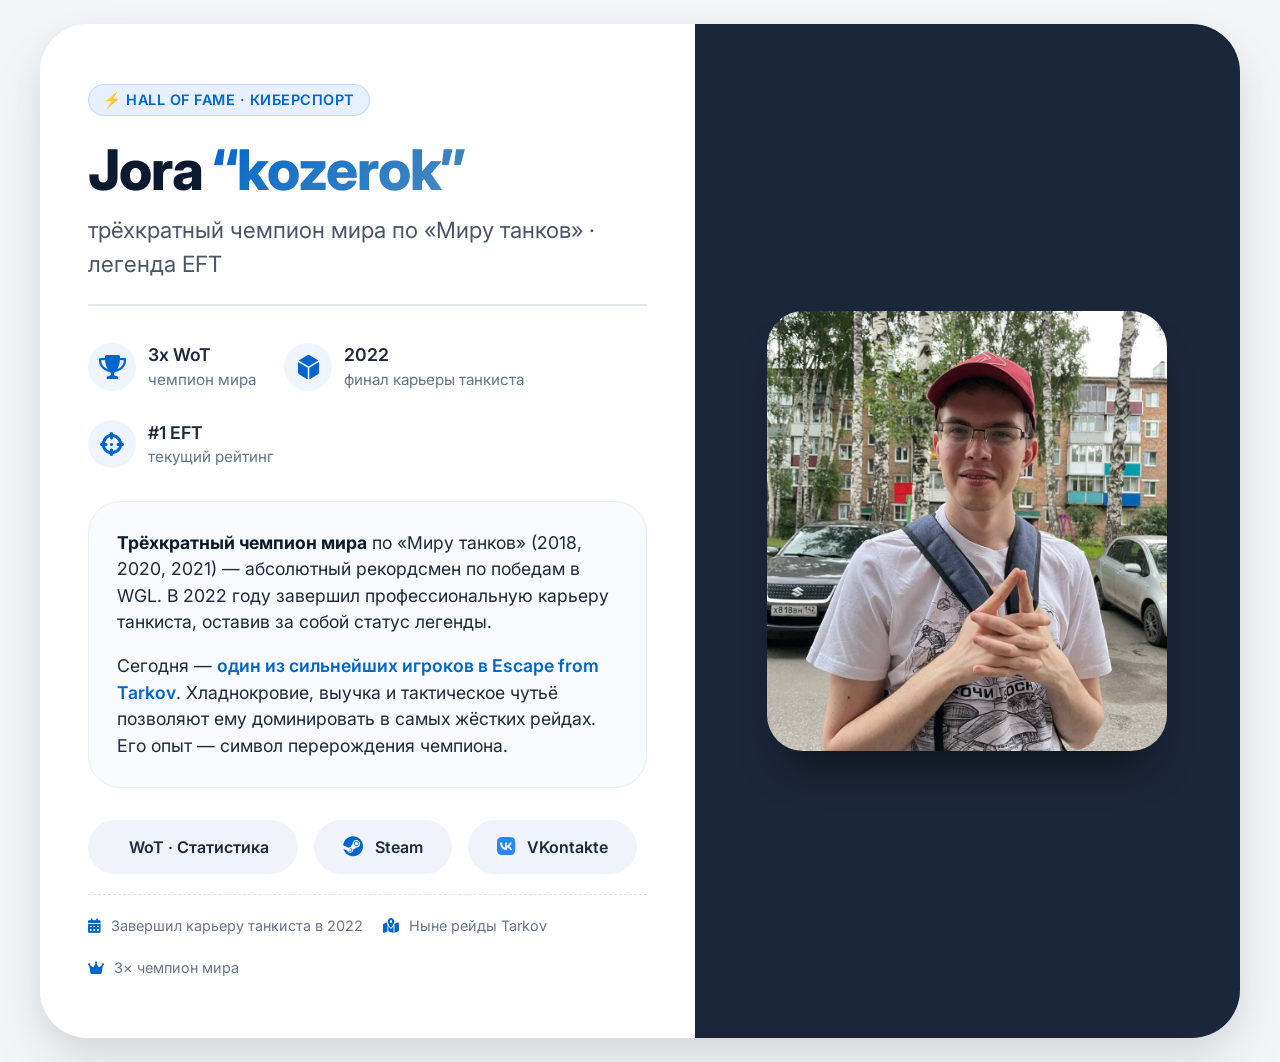
==== index.html @ 305ddd79 "first commit" ====
<!DOCTYPE html>
<html lang="ru">
<head>
    <meta charset="UTF-8">
    <meta name="viewport" content="width=device-width, initial-scale=1.0">
    <title>Jora — Легенда танков и Таркова</title>
    <!-- Шрифт Inter (более современный и чистый) -->
    <link rel="preconnect" href="https://fonts.googleapis.com">
    <link rel="preconnect" href="https://fonts.gstatic.com" crossorigin>
    <link href="https://fonts.googleapis.com/css2?family=Inter:opsz,wght@14..32,300;14..32,400;14..32,600;14..32,700;14..32,800&display=swap" rel="stylesheet">
    <!-- Font Awesome 6 (иконки) -->
    <link rel="stylesheet" href="https://cdnjs.cloudflare.com/ajax/libs/font-awesome/6.0.0-beta3/css/all.min.css">
    <style>
        /* СБРОС И БАЗА */
        * {
            margin: 0;
            padding: 0;
            box-sizing: border-box;
        }

        body {
            font-family: 'Inter', sans-serif;
            background-color: #f3f5f9;
            color: #1e1e2f;
            line-height: 1.5;
            min-height: 100vh;
            display: flex;
            align-items: center;
            justify-content: center;
            padding: 24px;
        }

        /* КАРТОЧКА (белая, чистая, с тенью) */
        .card {
            max-width: 1200px;
            width: 100%;
            background: #ffffff;
            border-radius: 48px;
            box-shadow: 0 30px 60px rgba(0, 0, 0, 0.08), 0 10px 30px rgba(0, 20, 40, 0.06);
            overflow: hidden;
            transition: all 0.2s ease;
        }

        .card-inner {
            display: flex;
            flex-direction: column;
        }

        @media (min-width: 1000px) {
            .card-inner {
                flex-direction: row-reverse; /* Фото справа */
            }
        }

        /* ПРАВАЯ СТОРОНА — ФОТО (ЗОНА ИЗОБРАЖЕНИЯ) */
        .photo-side {
            flex: 1;
            background-color: #1a2639; /* темный фон для контраста, если фото не на всю ширину */
            display: flex;
            align-items: center;
            justify-content: center;
            padding: 40px;
        }

        .photo-frame {
            max-width: 400px;
            width: 100%;
            border-radius: 36px;
            overflow: hidden;
            box-shadow: 0 30px 40px -20px rgba(0,0,0,0.5);
            transition: transform 0.3s ease;
        }

        .photo-frame:hover {
            transform: scale(1.01);
        }

        .photo-frame img {
            display: block;
            width: 100%;
            height: auto;
            aspect-ratio: 1 / 1.1; /* пропорция под фото */
            object-fit: cover;
            background: #2d3b4f; /* фоновый цвет если изображение не загрузится */
        }

        /* ЛЕВАЯ СТОРОНА — ИНФОРМАЦИЯ */
        .info-side {
            flex: 1.2;
            padding: 60px 48px;
            background: white;
        }

        /* НИКНЕЙМ/ЗАГОЛОВОК */
        .tag {
            display: inline-block;
            font-size: 0.9rem;
            font-weight: 600;
            letter-spacing: 0.5px;
            color: #0066cc;
            background: #e6f0ff;
            padding: 4px 14px;
            border-radius: 40px;
            margin-bottom: 24px;
            border: 1px solid rgba(0,102,204,0.15);
        }

        h1 {
            font-size: 3.5rem;
            font-weight: 800;
            line-height: 1.1;
            letter-spacing: -0.02em;
            color: #0b1a2e;
            margin-bottom: 12px;
        }

        .nickname {
            color: #0066cc;
            background: linear-gradient(145deg, #0066cc, #4b8bbe);
            -webkit-background-clip: text;
            background-clip: text;
            -webkit-text-fill-color: transparent;
        }

        .subhead {
            font-size: 1.4rem;
            font-weight: 400;
            color: #4a5568;
            margin-bottom: 36px;
            border-bottom: 2px solid #e2e8f0;
            padding-bottom: 24px;
        }

        /* ДОСТИЖЕНИЯ (кратко) */
        .achievement-mini {
            display: flex;
            gap: 28px;
            margin-bottom: 32px;
            flex-wrap: wrap;
        }

        .ach-item {
            display: flex;
            align-items: center;
            gap: 12px;
        }

        .ach-icon {
            background: #f0f4ff;
            width: 48px;
            height: 48px;
            border-radius: 30px;
            display: flex;
            align-items: center;
            justify-content: center;
            font-size: 1.5rem;
            color: #0066cc;
        }

        .ach-text h3 {
            font-size: 1.1rem;
            font-weight: 600;
            color: #1e293b;
        }

        .ach-text p {
            font-size: 0.95rem;
            color: #64748b;
        }

        /* ОПИСАНИЕ (чистое, красивое) */
        .bio {
            background: #f8fafd;
            border-radius: 32px;
            padding: 28px;
            margin: 32px 0 28px;
            border: 1px solid #e9eef4;
        }

        .bio p {
            font-size: 1.1rem;
            color: #1e293b;
            margin-bottom: 18px;
            font-weight: 400;
        }

        .bio p:last-child {
            margin-bottom: 0;
        }

        .bio strong {
            font-weight: 700;
            color: #0b1a2e;
        }

        .highlight {
            color: #0066cc;
            font-weight: 600;
        }

        /* ССЫЛКИ (ПЛОТНЫЕ, КРУГЛЫЕ КНОПКИ) */
        .links {
            display: flex;
            flex-wrap: wrap;
            gap: 16px;
            margin: 32px 0 10px;
        }

        .link-btn {
            display: inline-flex;
            align-items: center;
            gap: 12px;
            background: #f0f4fa;
            color: #1e293b;
            padding: 14px 28px;
            border-radius: 60px;
            font-weight: 600;
            font-size: 1rem;
            text-decoration: none;
            transition: 0.2s;
            border: 1px solid transparent;
        }

        .link-btn i {
            font-size: 1.3rem;
            color: #0066cc;
        }

        .link-btn:hover {
            background: #0066cc;
            color: white;
            border-color: #0066cc;
            transform: translateY(-3px);
            box-shadow: 0 15px 20px -10px rgba(0,102,204,0.3);
        }

        .link-btn:hover i {
            color: white;
        }

        /* ВК отдельный оттенок (но в ховере будет синий общий) */
        .link-btn.vk-link i {
            color: #2787f5;
        }
        .link-btn.vk-link:hover i {
            color: white;
        }

        /* подпись к картинке (микро) */
        .photo-credit {
            margin-top: 8px;
            font-size: 0.8rem;
            color: #a0b3cc;
            text-align: right;
        }

        /* Нижняя заметка про карьеру */
        .footnote {
            border-top: 1px dashed #dde3ed;
            margin-top: 20px;
            padding-top: 20px;
            font-size: 0.9rem;
            color: #68748e;
            display: flex;
            gap: 20px;
            flex-wrap: wrap;
        }
        .footnote span i {
            color: #0066cc;
            margin-right: 6px;
        }

        /* убираем служебные подсказки (по задаче) */
        .dev-note {
            display: none;
        }
    </style>
</head>
<body>

<div class="card">
    <div class="card-inner">

        <!-- ФОТО (ПРАВАЯ СТОРОНА) -->
        <div class="photo-side">
            <div class="photo-frame">
                <!-- Фото друга: jora.png (лежит в папке GitHub) -->
                <img src="jora.png" alt="Jora — киберспортсмен">
            </div>
            <!-- микро-подпись (можно убрать если не нужна) -->
            <div class="photo-credit"></div>
        </div>

        <!-- ИНФОРМАЦИЯ (ЛЕВАЯ СТОРОНА) -->
        <div class="info-side">
            <div class="tag">⚡ HALL OF FAME · КИБЕРСПОРТ</div>

            <h1>Jora <span class="nickname">“kozerok”</span></h1>
            <div class="subhead">трёхкратный чемпион мира по «Миру танков» · легенда EFT</div>

            <!-- Достижения кратко -->
            <div class="achievement-mini">
                <div class="ach-item">
                    <div class="ach-icon"><i class="fas fa-trophy"></i></div>
                    <div class="ach-text">
                        <h3>3x WoT</h3>
                        <p>чемпион мира</p>
                    </div>
                </div>
                <div class="ach-item">
                    <div class="ach-icon"><i class="fas fa-dice-d6"></i></div>
                    <div class="ach-text">
                        <h3>2022</h3>
                        <p>финал карьеры танкиста</p>
                    </div>
                </div>
                <div class="ach-item">
                    <div class="ach-icon"><i class="fas fa-crosshairs"></i></div>
                    <div class="ach-text">
                        <h3>#1 EFT</h3>
                        <p>текущий рейтинг</p>
                    </div>
                </div>
            </div>

            <!-- Био / описание (без подсказок) -->
            <div class="bio">
                <p><strong>Трёхкратный чемпион мира</strong> по «Миру танков» (2018, 2020, 2021) — абсолютный рекордсмен по победам в WGL. В 2022 году завершил профессиональную карьеру танкиста, оставив за собой статус легенды.</p>
                <p>Сегодня — <span class="highlight">один из сильнейших игроков в Escape from Tarkov</span>. Хладнокровие, выучка и тактическое чутьё позволяют ему доминировать в самых жёстких рейдах. Его опыт — символ перерождения чемпиона.</p>
            </div>

            <!-- Ссылки (активные, твои) -->
            <div class="links">
                <!-- Ссылка на статистику WoT (tanki.ru) -->
                <a href="https://tanki.su/ru/community/accounts/90157465-kozerok/" class="link-btn" target="_blank" rel="noopener noreferrer">
                    <i class="fas fa-tank"></i> WoT · Статистика
                </a>
                <!-- Ссылка на Steam -->
                <a href="https://steamcommunity.com/profiles/76561198456941111/" class="link-btn" target="_blank" rel="noopener noreferrer">
                    <i class="fab fa-steam"></i> Steam
                </a>
                <!-- Ссылка на VK -->
                <a href="https://vk.com/id589048139" class="link-btn vk-link" target="_blank" rel="noopener noreferrer">
                    <i class="fab fa-vk"></i> VKontakte
                </a>
            </div>

            <!-- Доп. информация (необязательно) -->
            <div class="footnote">
                <span><i class="fas fa-calendar-alt"></i> Завершил карьеру танкиста в 2022</span>
                <span><i class="fas fa-map-marked-alt"></i> Ныне рейды Tarkov</span>
                <span><i class="fas fa-crown"></i> 3× чемпион мира</span>
            </div>
        </div>
    </div>
</div>

<!-- всё чисто, без инструкций на экране -->
</body>
</html>
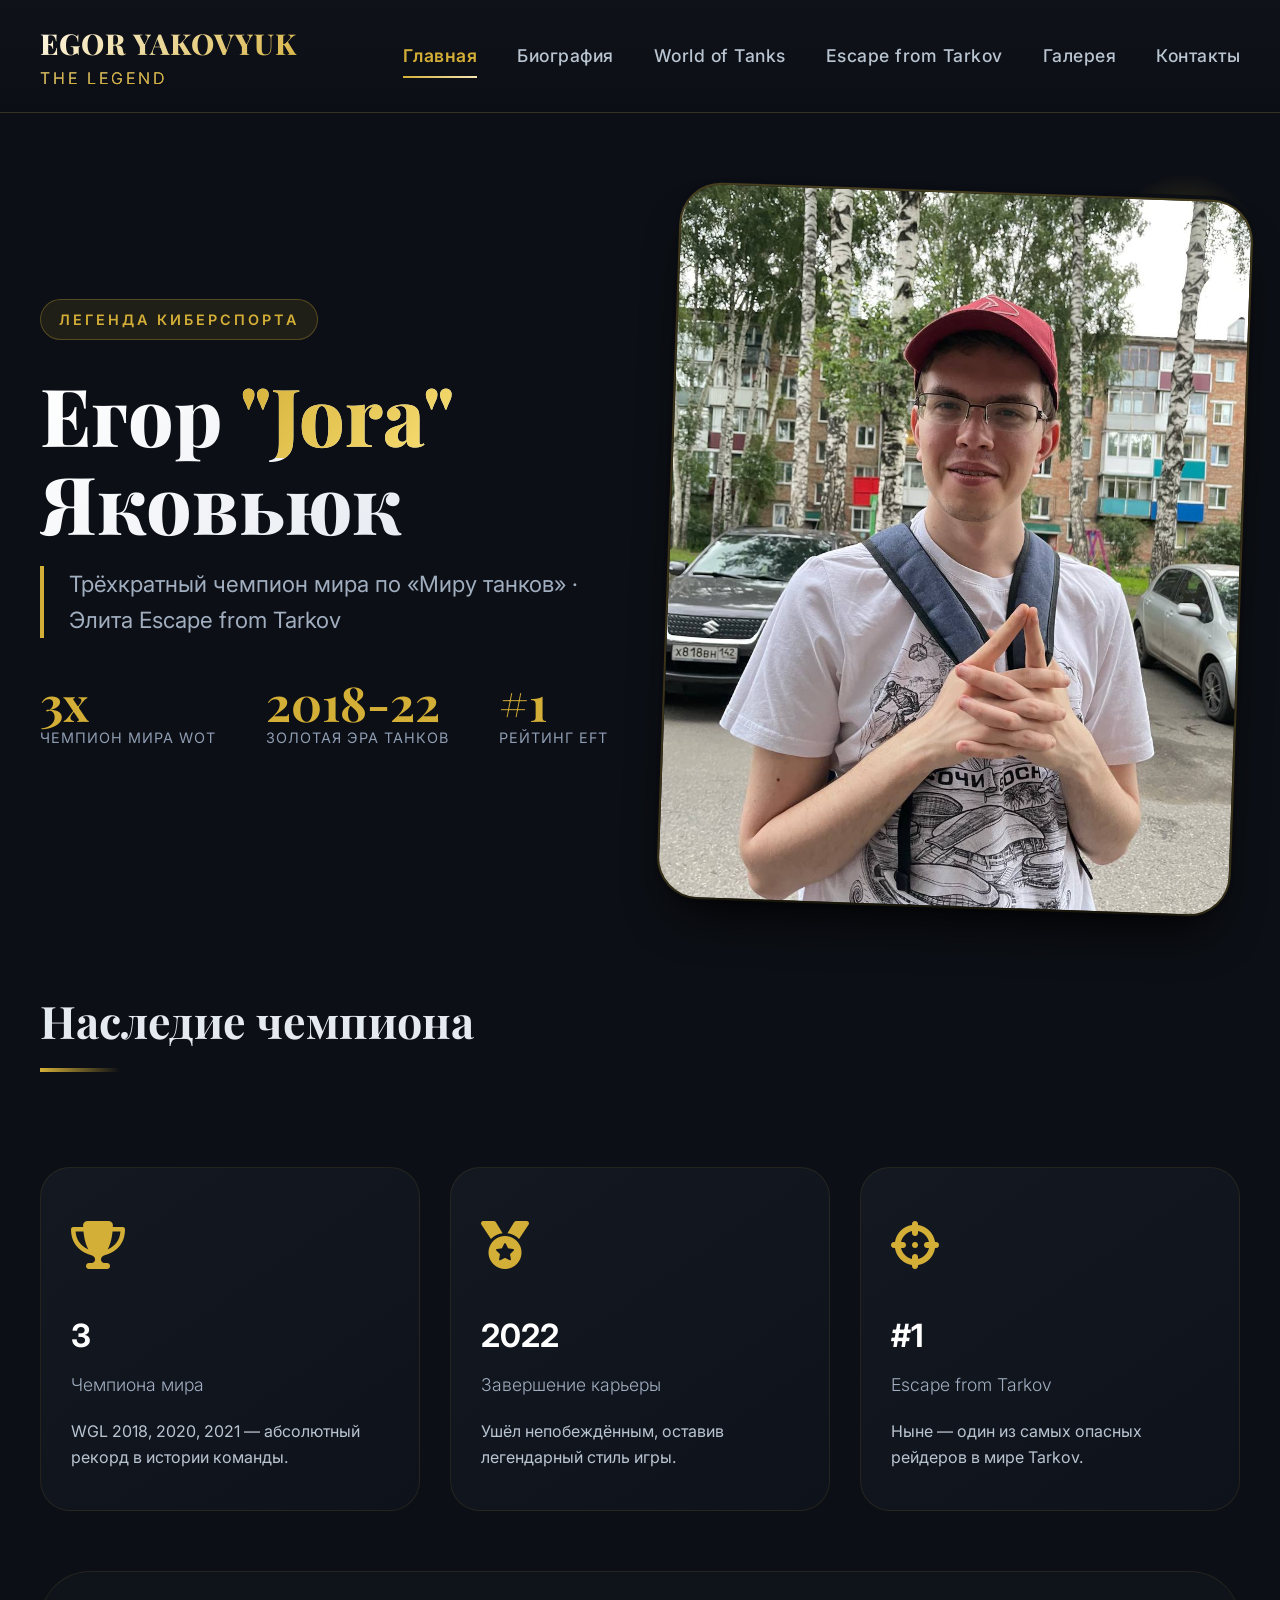
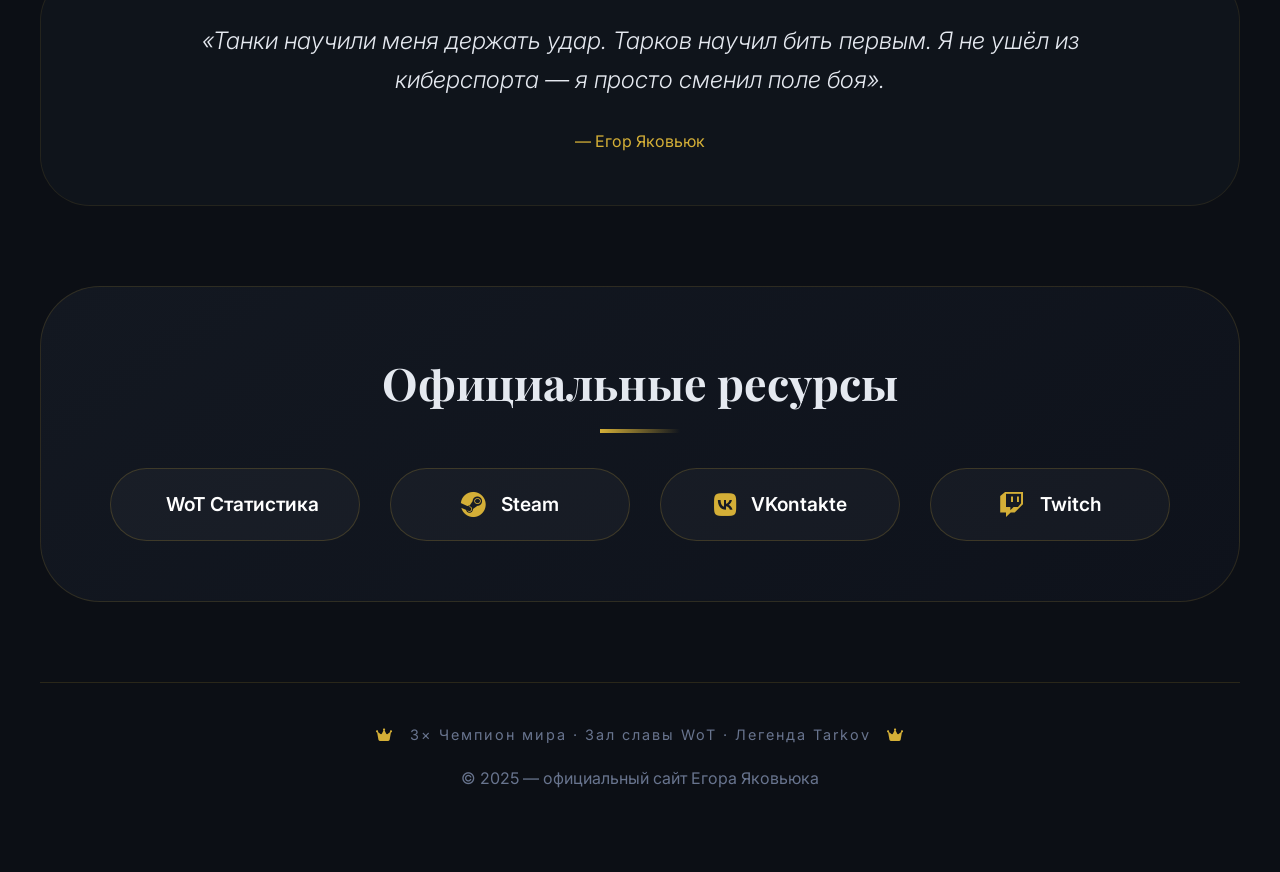
==== commit 558fa75c: "новый сайт" ====
--- a/index.html
+++ b/index.html
@@ -3,15 +3,22 @@
 <head>
     <meta charset="UTF-8">
     <meta name="viewport" content="width=device-width, initial-scale=1.0">
-    <title>Jora — Легенда танков и Таркова</title>
-    <!-- Шрифт Inter (более современный и чистый) -->
+    <title>Егор Яковьюк | Легенда киберспорта</title>
+    
+    <!-- Фавикон -->
+    <link rel="icon" type="image/png" href="favicon.png">
+    <link rel="apple-touch-icon" href="favicon.png">
+    
+    <!-- Шрифты -->
     <link rel="preconnect" href="https://fonts.googleapis.com">
     <link rel="preconnect" href="https://fonts.gstatic.com" crossorigin>
-    <link href="https://fonts.googleapis.com/css2?family=Inter:opsz,wght@14..32,300;14..32,400;14..32,600;14..32,700;14..32,800&display=swap" rel="stylesheet">
-    <!-- Font Awesome 6 (иконки) -->
-    <link rel="stylesheet" href="https://cdnjs.cloudflare.com/ajax/libs/font-awesome/6.0.0-beta3/css/all.min.css">
+    <link href="https://fonts.googleapis.com/css2?family=Inter:wght@300;400;500;600;700&family=Playfair+Display:wght@400;500;600;700;800&display=swap" rel="stylesheet">
+    
+    <!-- Font Awesome 6 (ОБНОВЛЕННАЯ ВЕРСИЯ) -->
+    <link rel="stylesheet" href="https://cdnjs.cloudflare.com/ajax/libs/font-awesome/6.5.1/css/all.min.css">
+    
     <style>
-        /* СБРОС И БАЗА */
+        /* ===== СТИЛИ (БЕЗ ИЗМЕНЕНИЙ) ===== */
         * {
             margin: 0;
             padding: 0;
@@ -20,341 +27,527 @@
 
         body {
             font-family: 'Inter', sans-serif;
-            background-color: #f3f5f9;
-            color: #1e1e2f;
-            line-height: 1.5;
-            min-height: 100vh;
+            background-color: #0c0f15;
+            color: #e5e9f0;
+            line-height: 1.6;
+        }
+
+        /* ШАПКА */
+        .header {
+            background: linear-gradient(180deg, #0f1219 0%, rgba(12,15,21,0.95) 100%);
+            backdrop-filter: blur(10px);
+            border-bottom: 1px solid rgba(212, 175, 55, 0.2);
+            position: sticky;
+            top: 0;
+            z-index: 1000;
+            padding: 20px 0;
+        }
+
+        .header-container {
+            max-width: 1400px;
+            margin: 0 auto;
+            padding: 0 40px;
             display: flex;
             align-items: center;
-            justify-content: center;
-            padding: 24px;
-        }
-
-        /* КАРТОЧКА (белая, чистая, с тенью) */
-        .card {
-            max-width: 1200px;
+            justify-content: space-between;
+        }
+
+        .logo {
+            font-family: 'Playfair Display', serif;
+            font-size: 1.8rem;
+            font-weight: 800;
+            letter-spacing: 1px;
+            background: linear-gradient(135deg, #fff8e7, #d4af37);
+            -webkit-background-clip: text;
+            background-clip: text;
+            color: transparent;
+            text-decoration: none;
+        }
+
+        .logo span {
+            font-size: 1rem;
+            font-family: 'Inter', sans-serif;
+            font-weight: 300;
+            color: #d4af37;
+            display: block;
+            letter-spacing: 3px;
+            text-transform: uppercase;
+        }
+
+        .nav-menu {
+            display: flex;
+            gap: 40px;
+        }
+
+        .nav-link {
+            color: #b9c4d1;
+            text-decoration: none;
+            font-weight: 500;
+            font-size: 1.1rem;
+            letter-spacing: 0.5px;
+            padding: 8px 0;
+            position: relative;
+            transition: 0.2s;
+        }
+
+        .nav-link::after {
+            content: '';
+            position: absolute;
+            bottom: 0;
+            left: 0;
+            width: 0;
+            height: 2px;
+            background: linear-gradient(90deg, #d4af37, #f5e6b3);
+            transition: width 0.3s ease;
+        }
+
+        .nav-link:hover {
+            color: #fff;
+        }
+
+        .nav-link:hover::after {
             width: 100%;
-            background: #ffffff;
-            border-radius: 48px;
-            box-shadow: 0 30px 60px rgba(0, 0, 0, 0.08), 0 10px 30px rgba(0, 20, 40, 0.06);
-            overflow: hidden;
-            transition: all 0.2s ease;
-        }
-
-        .card-inner {
-            display: flex;
-            flex-direction: column;
-        }
-
-        @media (min-width: 1000px) {
-            .card-inner {
-                flex-direction: row-reverse; /* Фото справа */
-            }
-        }
-
-        /* ПРАВАЯ СТОРОНА — ФОТО (ЗОНА ИЗОБРАЖЕНИЯ) */
-        .photo-side {
-            flex: 1;
-            background-color: #1a2639; /* темный фон для контраста, если фото не на всю ширину */
+        }
+
+        .nav-link.active {
+            color: #d4af37;
+            font-weight: 600;
+        }
+
+        .nav-link.active::after {
+            width: 100%;
+        }
+
+        /* ОСНОВНОЙ КОНТЕЙНЕР */
+        .main {
+            max-width: 1400px;
+            margin: 0 auto;
+            padding: 40px;
+        }
+
+        /* ГЕРОЙ */
+        .hero {
             display: flex;
             align-items: center;
-            justify-content: center;
-            padding: 40px;
+            gap: 60px;
+            margin: 40px 0 80px;
+            min-height: 600px;
+        }
+
+        .hero-content {
+            flex: 1;
+        }
+
+        .hero-label {
+            display: inline-block;
+            font-size: 0.9rem;
+            font-weight: 600;
+            letter-spacing: 3px;
+            text-transform: uppercase;
+            color: #d4af37;
+            background: rgba(212, 175, 55, 0.1);
+            padding: 8px 18px;
+            border-radius: 40px;
+            border: 1px solid rgba(212, 175, 55, 0.3);
+            margin-bottom: 30px;
+        }
+
+        .hero h1 {
+            font-family: 'Playfair Display', serif;
+            font-size: 5rem;
+            font-weight: 800;
+            line-height: 1.1;
+            margin-bottom: 20px;
+            background: linear-gradient(135deg, #ffffff 0%, #e5e9f0 80%);
+            -webkit-background-clip: text;
+            background-clip: text;
+            color: transparent;
+        }
+
+        .hero h1 .nickname {
+            background: linear-gradient(135deg, #d4af37, #f9e076);
+            -webkit-background-clip: text;
+            background-clip: text;
+            color: transparent;
+            display: inline-block;
+        }
+
+        .hero-subtitle {
+            font-size: 1.4rem;
+            color: #a0aec0;
+            max-width: 600px;
+            margin-bottom: 40px;
+            border-left: 4px solid #d4af37;
+            padding-left: 25px;
+        }
+
+        .hero-stats {
+            display: flex;
+            gap: 50px;
+            margin-bottom: 50px;
+        }
+
+        .stat-item {
+            text-align: left;
+        }
+
+        .stat-number {
+            font-family: 'Playfair Display', serif;
+            font-size: 3rem;
+            font-weight: 700;
+            color: #d4af37;
+            line-height: 1;
+        }
+
+        .stat-label {
+            font-size: 0.9rem;
+            text-transform: uppercase;
+            letter-spacing: 1px;
+            color: #8e9db3;
+        }
+
+        .hero-photo {
+            flex: 1;
+            position: relative;
         }
 
         .photo-frame {
-            max-width: 400px;
-            width: 100%;
-            border-radius: 36px;
+            position: relative;
+            border-radius: 40px;
             overflow: hidden;
-            box-shadow: 0 30px 40px -20px rgba(0,0,0,0.5);
-            transition: transform 0.3s ease;
+            box-shadow: 0 30px 50px -20px #000, 0 0 0 2px rgba(212, 175, 55, 0.3), 0 0 0 6px rgba(12,15,21,0.9);
+            transform: rotate(2deg);
+            transition: 0.3s;
         }
 
         .photo-frame:hover {
-            transform: scale(1.01);
+            transform: rotate(0deg) scale(1.02);
+            box-shadow: 0 40px 70px -20px #000, 0 0 0 3px #d4af37, 0 0 0 10px rgba(212,175,55,0.15);
         }
 
         .photo-frame img {
             display: block;
             width: 100%;
             height: auto;
-            aspect-ratio: 1 / 1.1; /* пропорция под фото */
+            aspect-ratio: 4/5;
             object-fit: cover;
-            background: #2d3b4f; /* фоновый цвет если изображение не загрузится */
-        }
-
-        /* ЛЕВАЯ СТОРОНА — ИНФОРМАЦИЯ */
-        .info-side {
-            flex: 1.2;
-            padding: 60px 48px;
-            background: white;
-        }
-
-        /* НИКНЕЙМ/ЗАГОЛОВОК */
-        .tag {
+            background: #1e2636;
+        }
+
+        .gold-spark {
+            position: absolute;
+            top: -20px;
+            right: -20px;
+            width: 150px;
+            height: 150px;
+            background: radial-gradient(circle, rgba(212,175,55,0.3) 0%, transparent 70%);
+            border-radius: 50%;
+            z-index: -1;
+        }
+
+        /* СЕКЦИИ */
+        .section-title {
+            font-family: 'Playfair Display', serif;
+            font-size: 2.8rem;
+            font-weight: 700;
+            margin-bottom: 50px;
+            position: relative;
             display: inline-block;
-            font-size: 0.9rem;
-            font-weight: 600;
-            letter-spacing: 0.5px;
-            color: #0066cc;
-            background: #e6f0ff;
-            padding: 4px 14px;
-            border-radius: 40px;
-            margin-bottom: 24px;
-            border: 1px solid rgba(0,102,204,0.15);
-        }
-
-        h1 {
-            font-size: 3.5rem;
-            font-weight: 800;
-            line-height: 1.1;
-            letter-spacing: -0.02em;
-            color: #0b1a2e;
-            margin-bottom: 12px;
-        }
-
-        .nickname {
-            color: #0066cc;
-            background: linear-gradient(145deg, #0066cc, #4b8bbe);
-            -webkit-background-clip: text;
-            background-clip: text;
-            -webkit-text-fill-color: transparent;
-        }
-
-        .subhead {
-            font-size: 1.4rem;
-            font-weight: 400;
-            color: #4a5568;
-            margin-bottom: 36px;
-            border-bottom: 2px solid #e2e8f0;
-            padding-bottom: 24px;
-        }
-
-        /* ДОСТИЖЕНИЯ (кратко) */
-        .achievement-mini {
-            display: flex;
-            gap: 28px;
-            margin-bottom: 32px;
-            flex-wrap: wrap;
-        }
-
-        .ach-item {
-            display: flex;
-            align-items: center;
-            gap: 12px;
+        }
+
+        .section-title::after {
+            content: '';
+            position: absolute;
+            bottom: -15px;
+            left: 0;
+            width: 80px;
+            height: 4px;
+            background: linear-gradient(90deg, #d4af37, transparent);
+        }
+
+        .section-title.center {
+            display: block;
+            text-align: center;
+        }
+
+        .section-title.center::after {
+            left: 50%;
+            transform: translateX(-50%);
+        }
+
+        /* КАРТОЧКИ ДОСТИЖЕНИЙ */
+        .achievements-grid {
+            display: grid;
+            grid-template-columns: repeat(auto-fit, minmax(280px, 1fr));
+            gap: 30px;
+            margin: 60px 0;
+        }
+
+        .ach-card {
+            background: linear-gradient(145deg, #131821, #0e121b);
+            border-radius: 30px;
+            padding: 40px 30px;
+            border: 1px solid rgba(212, 175, 55, 0.1);
+            transition: 0.3s;
+            position: relative;
+            overflow: hidden;
+        }
+
+        .ach-card::before {
+            content: '';
+            position: absolute;
+            top: 0;
+            left: 0;
+            width: 100%;
+            height: 5px;
+            background: linear-gradient(90deg, #d4af37, #f5e6b3);
+            transform: translateX(-100%);
+            transition: transform 0.4s ease;
+        }
+
+        .ach-card:hover {
+            transform: translateY(-10px);
+            border-color: rgba(212, 175, 55, 0.3);
+            box-shadow: 0 30px 40px -20px #000;
+        }
+
+        .ach-card:hover::before {
+            transform: translateX(0);
         }
 
         .ach-icon {
-            background: #f0f4ff;
-            width: 48px;
-            height: 48px;
-            border-radius: 30px;
-            display: flex;
-            align-items: center;
-            justify-content: center;
-            font-size: 1.5rem;
-            color: #0066cc;
-        }
-
-        .ach-text h3 {
+            font-size: 3rem;
+            color: #d4af37;
+            margin-bottom: 25px;
+        }
+
+        .ach-card h3 {
+            font-size: 2rem;
+            font-weight: 700;
+            margin-bottom: 10px;
+            color: #fff;
+        }
+
+        .ach-card .sub {
             font-size: 1.1rem;
-            font-weight: 600;
-            color: #1e293b;
-        }
-
-        .ach-text p {
-            font-size: 0.95rem;
-            color: #64748b;
-        }
-
-        /* ОПИСАНИЕ (чистое, красивое) */
-        .bio {
-            background: #f8fafd;
-            border-radius: 32px;
-            padding: 28px;
-            margin: 32px 0 28px;
-            border: 1px solid #e9eef4;
-        }
-
-        .bio p {
-            font-size: 1.1rem;
-            color: #1e293b;
-            margin-bottom: 18px;
-            font-weight: 400;
-        }
-
-        .bio p:last-child {
-            margin-bottom: 0;
-        }
-
-        .bio strong {
-            font-weight: 700;
-            color: #0b1a2e;
-        }
-
-        .highlight {
-            color: #0066cc;
-            font-weight: 600;
-        }
-
-        /* ССЫЛКИ (ПЛОТНЫЕ, КРУГЛЫЕ КНОПКИ) */
-        .links {
+            color: #a0aec0;
+            margin-bottom: 20px;
+            font-weight: 300;
+        }
+
+        .ach-card p {
+            color: #b9c4d1;
+        }
+
+        /* ССЫЛКИ */
+        .links-section {
+            background: linear-gradient(145deg, #131821, #0e121b);
+            border-radius: 60px;
+            padding: 60px;
+            margin: 80px 0;
+            border: 1px solid rgba(212, 175, 55, 0.15);
+        }
+
+        .links-grid {
             display: flex;
             flex-wrap: wrap;
-            gap: 16px;
-            margin: 32px 0 10px;
-        }
-
-        .link-btn {
+            justify-content: center;
+            gap: 30px;
+            margin-top: 40px;
+        }
+
+        .link-button {
             display: inline-flex;
             align-items: center;
-            gap: 12px;
-            background: #f0f4fa;
-            color: #1e293b;
-            padding: 14px 28px;
+            gap: 15px;
+            background: rgba(255,255,255,0.03);
+            color: #fff;
+            padding: 20px 40px;
             border-radius: 60px;
+            text-decoration: none;
             font-weight: 600;
-            font-size: 1rem;
-            text-decoration: none;
+            font-size: 1.2rem;
+            border: 1px solid rgba(212, 175, 55, 0.2);
             transition: 0.2s;
-            border: 1px solid transparent;
-        }
-
-        .link-btn i {
-            font-size: 1.3rem;
-            color: #0066cc;
-        }
-
-        .link-btn:hover {
-            background: #0066cc;
-            color: white;
-            border-color: #0066cc;
-            transform: translateY(-3px);
-            box-shadow: 0 15px 20px -10px rgba(0,102,204,0.3);
-        }
-
-        .link-btn:hover i {
-            color: white;
-        }
-
-        /* ВК отдельный оттенок (но в ховере будет синий общий) */
-        .link-btn.vk-link i {
-            color: #2787f5;
-        }
-        .link-btn.vk-link:hover i {
-            color: white;
-        }
-
-        /* подпись к картинке (микро) */
-        .photo-credit {
-            margin-top: 8px;
-            font-size: 0.8rem;
-            color: #a0b3cc;
-            text-align: right;
-        }
-
-        /* Нижняя заметка про карьеру */
-        .footnote {
-            border-top: 1px dashed #dde3ed;
-            margin-top: 20px;
-            padding-top: 20px;
+            min-width: 240px;
+            justify-content: center;
+        }
+
+        .link-button i {
+            font-size: 1.6rem;
+            color: #d4af37;
+        }
+
+        .link-button:hover {
+            background: #d4af37;
+            border-color: #d4af37;
+            transform: translateY(-5px);
+            box-shadow: 0 20px 30px -10px rgba(212,175,55,0.3);
+        }
+
+        .link-button:hover i {
+            color: #0c0f15;
+        }
+
+        /* ФУТЕР */
+        .footer {
+            border-top: 1px solid rgba(212, 175, 55, 0.15);
+            padding: 40px 0;
+            margin-top: 60px;
+            text-align: center;
+            color: #68748e;
+        }
+
+        .legacy {
             font-size: 0.9rem;
-            color: #68748e;
-            display: flex;
-            gap: 20px;
-            flex-wrap: wrap;
-        }
-        .footnote span i {
-            color: #0066cc;
-            margin-right: 6px;
-        }
-
-        /* убираем служебные подсказки (по задаче) */
-        .dev-note {
-            display: none;
+            letter-spacing: 2px;
+        }
+
+        .legacy i {
+            color: #d4af37;
+            margin: 0 10px;
+        }
+
+        /* АДАПТАЦИЯ */
+        @media (max-width: 1000px) {
+            .hero {
+                flex-direction: column;
+            }
+            
+            .hero h1 {
+                font-size: 3.5rem;
+            }
+            
+            .header-container {
+                flex-direction: column;
+                gap: 20px;
+            }
+            
+            .nav-menu {
+                gap: 20px;
+                flex-wrap: wrap;
+                justify-content: center;
+            }
+            
+            .links-grid {
+                flex-direction: column;
+                align-items: center;
+            }
         }
     </style>
 </head>
 <body>
-
-<div class="card">
-    <div class="card-inner">
-
-        <!-- ФОТО (ПРАВАЯ СТОРОНА) -->
-        <div class="photo-side">
-            <div class="photo-frame">
-                <!-- Фото друга: jora.png (лежит в папке GitHub) -->
-                <img src="jora.png" alt="Jora — киберспортсмен">
-            </div>
-            <!-- микро-подпись (можно убрать если не нужна) -->
-            <div class="photo-credit"></div>
+    <!-- ШАПКА -->
+    <header class="header">
+        <div class="header-container">
+            <a href="index.html" class="logo">
+                EGOR YAKOVYUK
+                <span>THE LEGEND</span>
+            </a>
+            <nav class="nav-menu">
+                <a href="index.html" class="nav-link active">Главная</a>
+                <a href="bio.html" class="nav-link">Биография</a>
+                <a href="wot.html" class="nav-link">World of Tanks</a>
+                <a href="tarkov.html" class="nav-link">Escape from Tarkov</a>
+                <a href="gallery.html" class="nav-link">Галерея</a>
+                <a href="contacts.html" class="nav-link">Контакты</a>
+            </nav>
         </div>
-
-        <!-- ИНФОРМАЦИЯ (ЛЕВАЯ СТОРОНА) -->
-        <div class="info-side">
-            <div class="tag">⚡ HALL OF FAME · КИБЕРСПОРТ</div>
-
-            <h1>Jora <span class="nickname">“kozerok”</span></h1>
-            <div class="subhead">трёхкратный чемпион мира по «Миру танков» · легенда EFT</div>
-
-            <!-- Достижения кратко -->
-            <div class="achievement-mini">
-                <div class="ach-item">
-                    <div class="ach-icon"><i class="fas fa-trophy"></i></div>
-                    <div class="ach-text">
-                        <h3>3x WoT</h3>
-                        <p>чемпион мира</p>
+    </header>
+
+    <main class="main">
+        <!-- ГЕРОЙ -->
+        <section class="hero">
+            <div class="hero-content">
+                <div class="hero-label">Легенда киберспорта</div>
+                <h1>Егор <span class="nickname">"Jora"</span><br>Яковьюк</h1>
+                <div class="hero-subtitle">
+                    Трёхкратный чемпион мира по «Миру танков» · Элита Escape from Tarkov
+                </div>
+                <div class="hero-stats">
+                    <div class="stat-item">
+                        <div class="stat-number">3x</div>
+                        <div class="stat-label">Чемпион мира WoT</div>
                     </div>
-                </div>
-                <div class="ach-item">
-                    <div class="ach-icon"><i class="fas fa-dice-d6"></i></div>
-                    <div class="ach-text">
-                        <h3>2022</h3>
-                        <p>финал карьеры танкиста</p>
+                    <div class="stat-item">
+                        <div class="stat-number">2018-22</div>
+                        <div class="stat-label">Золотая эра танков</div>
                     </div>
-                </div>
-                <div class="ach-item">
-                    <div class="ach-icon"><i class="fas fa-crosshairs"></i></div>
-                    <div class="ach-text">
-                        <h3>#1 EFT</h3>
-                        <p>текущий рейтинг</p>
+                    <div class="stat-item">
+                        <div class="stat-number">#1</div>
+                        <div class="stat-label">Рейтинг EFT</div>
                     </div>
                 </div>
             </div>
-
-            <!-- Био / описание (без подсказок) -->
-            <div class="bio">
-                <p><strong>Трёхкратный чемпион мира</strong> по «Миру танков» (2018, 2020, 2021) — абсолютный рекордсмен по победам в WGL. В 2022 году завершил профессиональную карьеру танкиста, оставив за собой статус легенды.</p>
-                <p>Сегодня — <span class="highlight">один из сильнейших игроков в Escape from Tarkov</span>. Хладнокровие, выучка и тактическое чутьё позволяют ему доминировать в самых жёстких рейдах. Его опыт — символ перерождения чемпиона.</p>
+            <div class="hero-photo">
+                <div class="photo-frame">
+                    <img src="jora.png" alt="Егор Яковьюк — легенда киберспорта">
+                </div>
+                <div class="gold-spark"></div>
             </div>
-
-            <!-- Ссылки (активные, твои) -->
-            <div class="links">
-                <!-- Ссылка на статистику WoT (tanki.ru) -->
-                <a href="https://tanki.su/ru/community/accounts/90157465-kozerok/" class="link-btn" target="_blank" rel="noopener noreferrer">
-                    <i class="fas fa-tank"></i> WoT · Статистика
+        </section>
+
+        <!-- ДОСТИЖЕНИЯ -->
+	<h2 class="section-title">Наследие чемпиона</h2>
+	<div class="achievements-grid">
+    	<div class="ach-card">
+        	<div class="ach-icon"><i class="fas fa-trophy"></i></div>
+        	<h3>3</h3>
+        	<div class="sub">Чемпиона мира</div>
+        	<p>WGL 2018, 2020, 2021 — абсолютный рекорд в истории команды.</p>
+    	</div>
+    	<div class="ach-card">
+        	<div class="ach-icon"><i class="fas fa-medal"></i></div>
+        	<h3>2022</h3>
+        	<div class="sub">Завершение карьеры</div>
+        	<p>Ушёл непобеждённым, оставив легендарный стиль игры.</p>
+    	</div>
+    	<div class="ach-card">
+        	<div class="ach-icon"><i class="fas fa-crosshairs"></i></div>
+        	<h3>#1</h3>
+        	<div class="sub">Escape from Tarkov</div>
+        	<p>Ныне — один из самых опасных рейдеров в мире Tarkov.</p>
+    	</div>
+	</div>
+
+        <!-- ЦИТАТА -->
+        <div style="background: rgba(19,24,33,0.6); border-radius: 50px; padding: 50px; margin: 60px 0; border: 1px solid rgba(212,175,55,0.1);">
+            <p style="font-size: 1.5rem; font-weight: 300; max-width: 900px; margin: 0 auto; text-align: center; font-style: italic;">
+                «Танки научили меня держать удар. Тарков научил бить первым. 
+                Я не ушёл из киберспорта — я просто сменил поле боя».
+            </p>
+            <p style="text-align: center; margin-top: 30px; color: #d4af37;">— Егор Яковьюк</p>
+        </div>
+
+        <!-- ССЫЛКИ -->
+        <section class="links-section">
+            <h2 class="section-title center">Официальные ресурсы</h2>
+            <div class="links-grid">
+                <a href="https://tanki.su/ru/community/accounts/90157465-kozerok/" class="link-button" target="_blank">
+                    <i class="fas fa-tank"></i> WoT Статистика
                 </a>
-                <!-- Ссылка на Steam -->
-                <a href="https://steamcommunity.com/profiles/76561198456941111/" class="link-btn" target="_blank" rel="noopener noreferrer">
+                <a href="https://steamcommunity.com/profiles/76561198456941111/" class="link-button" target="_blank">
                     <i class="fab fa-steam"></i> Steam
                 </a>
-                <!-- Ссылка на VK -->
-                <a href="https://vk.com/id589048139" class="link-btn vk-link" target="_blank" rel="noopener noreferrer">
+                <a href="https://vk.com/id589048139" class="link-button" target="_blank">
                     <i class="fab fa-vk"></i> VKontakte
                 </a>
+                <!-- КНОПКА TWITCH -->
+                <a href="https://www.twitch.tv/b_komhate" class="link-button" target="_blank">
+                    <i class="fab fa-twitch"></i> Twitch
+                </a>
             </div>
-
-            <!-- Доп. информация (необязательно) -->
-            <div class="footnote">
-                <span><i class="fas fa-calendar-alt"></i> Завершил карьеру танкиста в 2022</span>
-                <span><i class="fas fa-map-marked-alt"></i> Ныне рейды Tarkov</span>
-                <span><i class="fas fa-crown"></i> 3× чемпион мира</span>
+        </section>
+
+        <!-- ПОДВАЛ -->
+        <footer class="footer">
+            <div class="legacy">
+                <i class="fas fa-crown"></i> 3× Чемпион мира · Зал славы WoT · Легенда Tarkov <i class="fas fa-crown"></i>
             </div>
-        </div>
-    </div>
-</div>
-
-<!-- всё чисто, без инструкций на экране -->
+            <div style="margin-top: 20px;">
+                © 2025 — официальный сайт Егора Яковьюка
+            </div>
+        </footer>
+    </main>
 </body>
 </html>
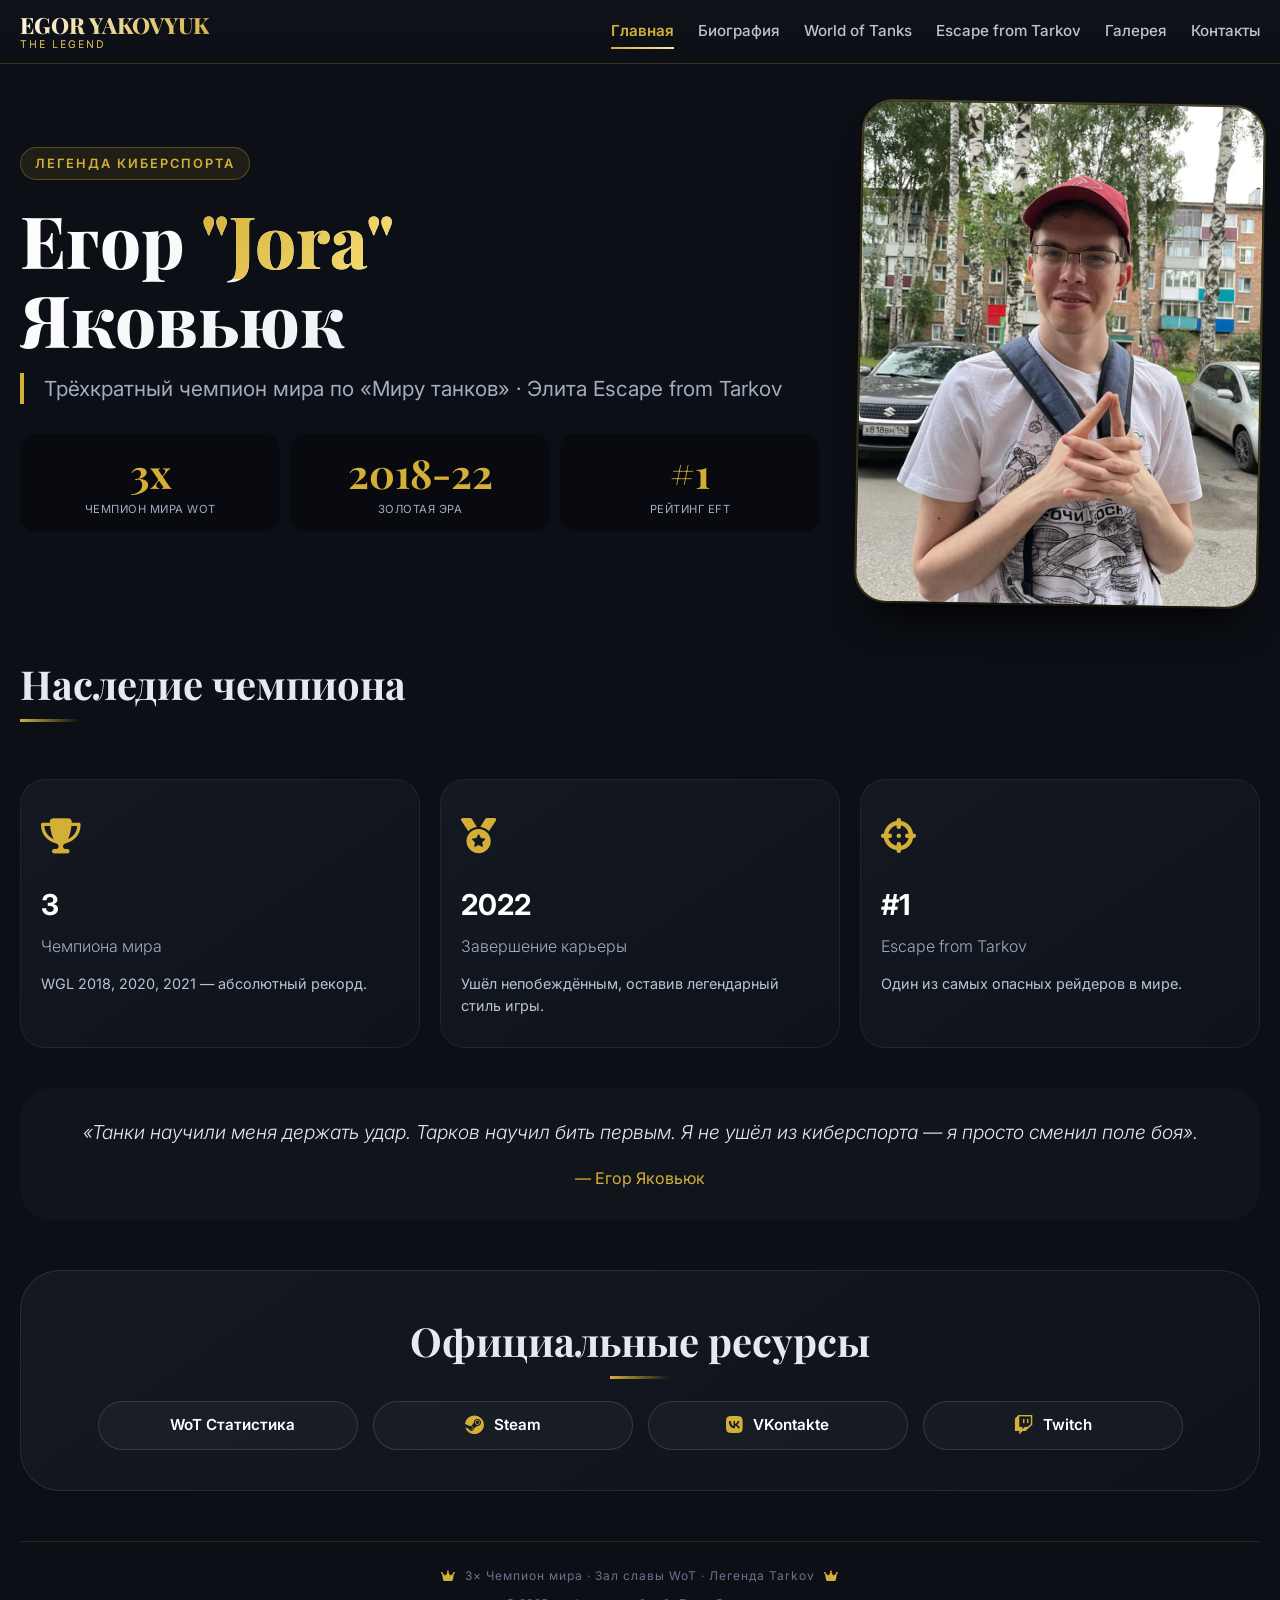
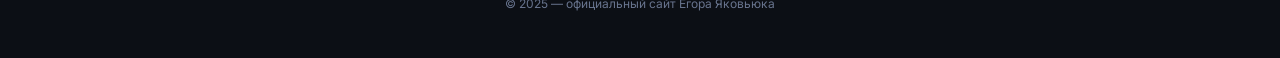
==== commit 102a3bd5: "адаптация сайта под все устройства" ====
--- a/index.html
+++ b/index.html
@@ -2,23 +2,19 @@
 <html lang="ru">
 <head>
     <meta charset="UTF-8">
-    <meta name="viewport" content="width=device-width, initial-scale=1.0">
+    <meta name="viewport" content="width=device-width, initial-scale=1.0, maximum-scale=5.0">
     <title>Егор Яковьюк | Легенда киберспорта</title>
     
-    <!-- Фавикон -->
     <link rel="icon" type="image/png" href="favicon.png">
     <link rel="apple-touch-icon" href="favicon.png">
     
-    <!-- Шрифты -->
     <link rel="preconnect" href="https://fonts.googleapis.com">
     <link rel="preconnect" href="https://fonts.gstatic.com" crossorigin>
     <link href="https://fonts.googleapis.com/css2?family=Inter:wght@300;400;500;600;700&family=Playfair+Display:wght@400;500;600;700;800&display=swap" rel="stylesheet">
     
-    <!-- Font Awesome 6 (ОБНОВЛЕННАЯ ВЕРСИЯ) -->
     <link rel="stylesheet" href="https://cdnjs.cloudflare.com/ajax/libs/font-awesome/6.5.1/css/all.min.css">
     
     <style>
-        /* ===== СТИЛИ (БЕЗ ИЗМЕНЕНИЙ) ===== */
         * {
             margin: 0;
             padding: 0;
@@ -29,65 +25,107 @@
             font-family: 'Inter', sans-serif;
             background-color: #0c0f15;
             color: #e5e9f0;
-            line-height: 1.6;
-        }
-
-        /* ШАПКА */
+            line-height: 1.5;
+            overflow-x: hidden;
+            width: 100%;
+        }
+
+        img {
+            max-width: 100%;
+            height: auto;
+            display: block;
+        }
+
+        /* ===== ШАПКА ===== */
         .header {
-            background: linear-gradient(180deg, #0f1219 0%, rgba(12,15,21,0.95) 100%);
+            background: linear-gradient(180deg, #0f1219 0%, rgba(12,15,21,0.98) 100%);
             backdrop-filter: blur(10px);
             border-bottom: 1px solid rgba(212, 175, 55, 0.2);
             position: sticky;
             top: 0;
             z-index: 1000;
-            padding: 20px 0;
+            width: 100%;
         }
 
         .header-container {
             max-width: 1400px;
             margin: 0 auto;
-            padding: 0 40px;
+            padding: 12px 20px;
             display: flex;
             align-items: center;
             justify-content: space-between;
+            position: relative;
         }
 
         .logo {
             font-family: 'Playfair Display', serif;
-            font-size: 1.8rem;
+            font-size: 1.4rem;
             font-weight: 800;
-            letter-spacing: 1px;
             background: linear-gradient(135deg, #fff8e7, #d4af37);
             -webkit-background-clip: text;
             background-clip: text;
             color: transparent;
             text-decoration: none;
+            line-height: 1.2;
+            z-index: 1001;
+            white-space: nowrap;
         }
 
         .logo span {
-            font-size: 1rem;
+            font-size: 0.65rem;
+            color: #d4af37;
+            display: block;
+            letter-spacing: 2px;
+            text-transform: uppercase;
             font-family: 'Inter', sans-serif;
             font-weight: 300;
-            color: #d4af37;
+        }
+
+        .burger {
+            display: none;
+            flex-direction: column;
+            justify-content: space-between;
+            width: 28px;
+            height: 20px;
+            cursor: pointer;
+            z-index: 1001;
+        }
+
+        .burger span {
             display: block;
-            letter-spacing: 3px;
-            text-transform: uppercase;
+            width: 100%;
+            height: 2.5px;
+            background-color: #d4af37;
+            border-radius: 3px;
+            transition: all 0.3s ease;
+        }
+
+        .burger.active span:nth-child(1) {
+            transform: translateY(9px) rotate(45deg);
+        }
+
+        .burger.active span:nth-child(2) {
+            opacity: 0;
+        }
+
+        .burger.active span:nth-child(3) {
+            transform: translateY(-9px) rotate(-45deg);
         }
 
         .nav-menu {
             display: flex;
-            gap: 40px;
+            gap: 24px;
         }
 
         .nav-link {
             color: #b9c4d1;
             text-decoration: none;
             font-weight: 500;
-            font-size: 1.1rem;
-            letter-spacing: 0.5px;
-            padding: 8px 0;
+            font-size: 0.95rem;
+            padding: 6px 0;
             position: relative;
-            transition: 0.2s;
+            white-space: nowrap;
+            transition: color 0.2s;
         }
 
         .nav-link::after {
@@ -105,7 +143,8 @@
             color: #fff;
         }
 
-        .nav-link:hover::after {
+        .nav-link:hover::after,
+        .nav-link.active::after {
             width: 100%;
         }
 
@@ -114,24 +153,18 @@
             font-weight: 600;
         }
 
-        .nav-link.active::after {
-            width: 100%;
-        }
-
-        /* ОСНОВНОЙ КОНТЕЙНЕР */
         .main {
             max-width: 1400px;
             margin: 0 auto;
-            padding: 40px;
-        }
-
-        /* ГЕРОЙ */
+            padding: 20px;
+        }
+
+        /* ===== ГЕРОЙ ===== */
         .hero {
             display: flex;
             align-items: center;
-            gap: 60px;
-            margin: 40px 0 80px;
-            min-height: 600px;
+            gap: 40px;
+            margin: 20px 0 50px;
         }
 
         .hero-content {
@@ -140,24 +173,24 @@
 
         .hero-label {
             display: inline-block;
-            font-size: 0.9rem;
+            font-size: 0.8rem;
             font-weight: 600;
-            letter-spacing: 3px;
+            letter-spacing: 2px;
             text-transform: uppercase;
             color: #d4af37;
             background: rgba(212, 175, 55, 0.1);
-            padding: 8px 18px;
+            padding: 6px 14px;
             border-radius: 40px;
             border: 1px solid rgba(212, 175, 55, 0.3);
-            margin-bottom: 30px;
+            margin-bottom: 20px;
         }
 
         .hero h1 {
             font-family: 'Playfair Display', serif;
-            font-size: 5rem;
+            font-size: clamp(2.2rem, 6vw, 4.5rem);
             font-weight: 800;
             line-height: 1.1;
-            margin-bottom: 20px;
+            margin-bottom: 15px;
             background: linear-gradient(135deg, #ffffff 0%, #e5e9f0 80%);
             -webkit-background-clip: text;
             background-clip: text;
@@ -173,84 +206,89 @@
         }
 
         .hero-subtitle {
-            font-size: 1.4rem;
+            font-size: clamp(1rem, 2.5vw, 1.3rem);
             color: #a0aec0;
-            max-width: 600px;
-            margin-bottom: 40px;
+            margin-bottom: 30px;
             border-left: 4px solid #d4af37;
-            padding-left: 25px;
-        }
-
+            padding-left: 20px;
+        }
+
+        /* ===== СТАТИСТИКА КАК В TARKOV ===== */
         .hero-stats {
             display: flex;
-            gap: 50px;
-            margin-bottom: 50px;
+            gap: 10px;
+            margin-bottom: 30px;
+            flex-wrap: wrap;
         }
 
         .stat-item {
-            text-align: left;
+            flex: 1;
+            min-width: 100px;
+            background: rgba(0, 0, 0, 0.3);
+            border-radius: 15px;
+            padding: 15px 10px;
+            text-align: center;
+            transition: background 0.3s ease, transform 0.3s ease;
+        }
+
+        .stat-item:hover {
+            background: rgba(212, 175, 55, 0.15);
+            transform: translateY(-2px);
         }
 
         .stat-number {
             font-family: 'Playfair Display', serif;
-            font-size: 3rem;
+            font-size: clamp(1.6rem, 4vw, 2.5rem);
             font-weight: 700;
             color: #d4af37;
-            line-height: 1;
+            line-height: 1.2;
+            margin-bottom: 5px;
         }
 
         .stat-label {
-            font-size: 0.9rem;
+            font-size: 0.7rem;
             text-transform: uppercase;
-            letter-spacing: 1px;
-            color: #8e9db3;
+            letter-spacing: 0.5px;
+            color: #a0aec0;
+            line-height: 1.3;
         }
 
         .hero-photo {
             flex: 1;
-            position: relative;
+            max-width: 400px;
         }
 
         .photo-frame {
             position: relative;
-            border-radius: 40px;
+            border-radius: 30px;
             overflow: hidden;
-            box-shadow: 0 30px 50px -20px #000, 0 0 0 2px rgba(212, 175, 55, 0.3), 0 0 0 6px rgba(12,15,21,0.9);
-            transform: rotate(2deg);
-            transition: 0.3s;
+            box-shadow: 0 30px 40px -20px #000, 0 0 0 2px rgba(212, 175, 55, 0.3), 0 0 0 4px rgba(12,15,21,0.9);
+            transform: rotate(1deg);
+            transition: transform 0.5s cubic-bezier(0.2, 0.9, 0.3, 1.1), box-shadow 0.4s ease;
+            aspect-ratio: 4/5;
         }
 
         .photo-frame:hover {
             transform: rotate(0deg) scale(1.02);
-            box-shadow: 0 40px 70px -20px #000, 0 0 0 3px #d4af37, 0 0 0 10px rgba(212,175,55,0.15);
+            box-shadow: 0 40px 60px -20px #000, 0 0 0 3px #d4af37, 0 0 0 6px rgba(212,175,55,0.15);
         }
 
         .photo-frame img {
-            display: block;
             width: 100%;
-            height: auto;
-            aspect-ratio: 4/5;
+            height: 100%;
             object-fit: cover;
-            background: #1e2636;
-        }
-
-        .gold-spark {
-            position: absolute;
-            top: -20px;
-            right: -20px;
-            width: 150px;
-            height: 150px;
-            background: radial-gradient(circle, rgba(212,175,55,0.3) 0%, transparent 70%);
-            border-radius: 50%;
-            z-index: -1;
-        }
-
-        /* СЕКЦИИ */
+            transition: transform 0.6s ease;
+        }
+
+        .photo-frame:hover img {
+            transform: scale(1.05);
+        }
+
         .section-title {
             font-family: 'Playfair Display', serif;
-            font-size: 2.8rem;
+            font-size: clamp(1.8rem, 4vw, 2.5rem);
             font-weight: 700;
-            margin-bottom: 50px;
+            margin-bottom: 25px;
             position: relative;
             display: inline-block;
         }
@@ -258,10 +296,10 @@
         .section-title::after {
             content: '';
             position: absolute;
-            bottom: -15px;
+            bottom: -8px;
             left: 0;
-            width: 80px;
-            height: 4px;
+            width: 60px;
+            height: 3px;
             background: linear-gradient(90deg, #d4af37, transparent);
         }
 
@@ -275,18 +313,17 @@
             transform: translateX(-50%);
         }
 
-        /* КАРТОЧКИ ДОСТИЖЕНИЙ */
         .achievements-grid {
             display: grid;
-            grid-template-columns: repeat(auto-fit, minmax(280px, 1fr));
-            gap: 30px;
-            margin: 60px 0;
+            grid-template-columns: repeat(auto-fit, minmax(250px, 1fr));
+            gap: 20px;
+            margin: 40px 0;
         }
 
         .ach-card {
             background: linear-gradient(145deg, #131821, #0e121b);
-            border-radius: 30px;
-            padding: 40px 30px;
+            border-radius: 25px;
+            padding: 30px 20px;
             border: 1px solid rgba(212, 175, 55, 0.1);
             transition: 0.3s;
             position: relative;
@@ -299,16 +336,15 @@
             top: 0;
             left: 0;
             width: 100%;
-            height: 5px;
+            height: 4px;
             background: linear-gradient(90deg, #d4af37, #f5e6b3);
             transform: translateX(-100%);
             transition: transform 0.4s ease;
         }
 
         .ach-card:hover {
-            transform: translateY(-10px);
+            transform: translateY(-5px);
             border-color: rgba(212, 175, 55, 0.3);
-            box-shadow: 0 30px 40px -20px #000;
         }
 
         .ach-card:hover::before {
@@ -316,35 +352,35 @@
         }
 
         .ach-icon {
-            font-size: 3rem;
+            font-size: 2.2rem;
             color: #d4af37;
-            margin-bottom: 25px;
+            margin-bottom: 20px;
         }
 
         .ach-card h3 {
-            font-size: 2rem;
+            font-size: 1.8rem;
             font-weight: 700;
-            margin-bottom: 10px;
+            margin-bottom: 8px;
             color: #fff;
         }
 
         .ach-card .sub {
-            font-size: 1.1rem;
+            font-size: 1rem;
             color: #a0aec0;
-            margin-bottom: 20px;
+            margin-bottom: 15px;
             font-weight: 300;
         }
 
         .ach-card p {
             color: #b9c4d1;
-        }
-
-        /* ССЫЛКИ */
+            font-size: 0.9rem;
+        }
+
         .links-section {
             background: linear-gradient(145deg, #131821, #0e121b);
-            border-radius: 60px;
-            padding: 60px;
-            margin: 80px 0;
+            border-radius: 40px;
+            padding: 40px 20px;
+            margin: 50px 0;
             border: 1px solid rgba(212, 175, 55, 0.15);
         }
 
@@ -352,99 +388,216 @@
             display: flex;
             flex-wrap: wrap;
             justify-content: center;
-            gap: 30px;
-            margin-top: 40px;
+            gap: 15px;
+            margin-top: 30px;
         }
 
         .link-button {
             display: inline-flex;
             align-items: center;
-            gap: 15px;
+            gap: 10px;
             background: rgba(255,255,255,0.03);
             color: #fff;
-            padding: 20px 40px;
-            border-radius: 60px;
+            padding: 12px 25px;
+            border-radius: 50px;
             text-decoration: none;
             font-weight: 600;
-            font-size: 1.2rem;
+            font-size: 0.95rem;
             border: 1px solid rgba(212, 175, 55, 0.2);
             transition: 0.2s;
-            min-width: 240px;
+            width: 100%;
+            max-width: 260px;
             justify-content: center;
         }
 
         .link-button i {
-            font-size: 1.6rem;
+            font-size: 1.2rem;
             color: #d4af37;
         }
 
         .link-button:hover {
             background: #d4af37;
-            border-color: #d4af37;
-            transform: translateY(-5px);
-            box-shadow: 0 20px 30px -10px rgba(212,175,55,0.3);
+            color: #0c0f15;
+            transform: translateY(-3px);
         }
 
         .link-button:hover i {
             color: #0c0f15;
         }
 
-        /* ФУТЕР */
         .footer {
             border-top: 1px solid rgba(212, 175, 55, 0.15);
-            padding: 40px 0;
-            margin-top: 60px;
+            padding: 25px 0;
+            margin-top: 40px;
             text-align: center;
             color: #68748e;
         }
 
         .legacy {
-            font-size: 0.9rem;
-            letter-spacing: 2px;
+            font-size: 0.75rem;
+            letter-spacing: 1px;
+            margin-bottom: 8px;
         }
 
         .legacy i {
             color: #d4af37;
-            margin: 0 10px;
-        }
-
-        /* АДАПТАЦИЯ */
+            margin: 0 5px;
+        }
+
+        .footer-copyright {
+            font-size: 0.7rem;
+            color: #5a6578;
+        }
+
+        /* ===== АДАПТАЦИЯ ===== */
         @media (max-width: 1000px) {
             .hero {
-                flex-direction: column;
-            }
-            
-            .hero h1 {
-                font-size: 3.5rem;
-            }
-            
-            .header-container {
-                flex-direction: column;
-                gap: 20px;
+                gap: 30px;
             }
             
             .nav-menu {
-                gap: 20px;
-                flex-wrap: wrap;
+                gap: 16px;
+            }
+            
+            .nav-link {
+                font-size: 0.9rem;
+            }
+        }
+
+        @media (max-width: 900px) {
+            .burger {
+                display: flex;
+            }
+
+            .nav-menu {
+                position: fixed;
+                top: 0;
+                right: -100%;
+                width: 80%;
+                max-width: 350px;
+                height: 100vh;
+                background: #0f1219;
+                flex-direction: column;
                 justify-content: center;
+                align-items: center;
+                gap: 30px;
+                transition: right 0.3s ease;
+                border-left: 1px solid rgba(212, 175, 55, 0.2);
+                z-index: 1000;
+                padding: 20px;
+            }
+
+            .nav-menu.active {
+                right: 0;
+            }
+
+            .nav-link {
+                font-size: 1.2rem;
+                white-space: normal;
+            }
+
+            .hero {
+                flex-direction: column-reverse;
+                gap: 30px;
+            }
+
+            .hero-photo {
+                max-width: 350px;
+            }
+
+            .hero-stats {
+                gap: 8px;
             }
             
+            .stat-item {
+                min-width: 80px;
+                padding: 12px 8px;
+            }
+        }
+
+        @media (max-width: 600px) {
+            .header-container {
+                padding: 10px 15px;
+            }
+
+            .logo {
+                font-size: 1.2rem;
+            }
+
+            .logo span {
+                font-size: 0.55rem;
+            }
+
+            .main {
+                padding: 15px;
+            }
+
+            .hero-photo {
+                max-width: 280px;
+            }
+
+            .hero-stats {
+                gap: 6px;
+            }
+            
+            .stat-item {
+                min-width: 70px;
+                padding: 10px 5px;
+            }
+            
+            .stat-number {
+                font-size: 1.3rem;
+                margin-bottom: 3px;
+            }
+            
+            .stat-label {
+                font-size: 0.6rem;
+            }
+
             .links-grid {
                 flex-direction: column;
                 align-items: center;
             }
+
+            .link-button {
+                max-width: 100%;
+            }
+
+            .section-title {
+                font-size: 1.6rem;
+            }
+
+            .achievements-grid {
+                grid-template-columns: 1fr;
+            }
+        }
+
+        @media (min-width: 1400px) {
+            .hero h1 {
+                font-size: 5rem;
+            }
+            
+            .nav-link {
+                font-size: 1rem;
+            }
         }
     </style>
 </head>
 <body>
-    <!-- ШАПКА -->
     <header class="header">
         <div class="header-container">
             <a href="index.html" class="logo">
                 EGOR YAKOVYUK
                 <span>THE LEGEND</span>
             </a>
-            <nav class="nav-menu">
+            
+            <div class="burger" id="burger">
+                <span></span>
+                <span></span>
+                <span></span>
+            </div>
+
+            <nav class="nav-menu" id="navMenu">
                 <a href="index.html" class="nav-link active">Главная</a>
                 <a href="bio.html" class="nav-link">Биография</a>
                 <a href="wot.html" class="nav-link">World of Tanks</a>
@@ -456,7 +609,6 @@
     </header>
 
     <main class="main">
-        <!-- ГЕРОЙ -->
         <section class="hero">
             <div class="hero-content">
                 <div class="hero-label">Легенда киберспорта</div>
@@ -464,6 +616,8 @@
                 <div class="hero-subtitle">
                     Трёхкратный чемпион мира по «Миру танков» · Элита Escape from Tarkov
                 </div>
+                
+                <!-- СТАТИСТИКА КАК В TARKOV -->
                 <div class="hero-stats">
                     <div class="stat-item">
                         <div class="stat-number">3x</div>
@@ -471,7 +625,7 @@
                     </div>
                     <div class="stat-item">
                         <div class="stat-number">2018-22</div>
-                        <div class="stat-label">Золотая эра танков</div>
+                        <div class="stat-label">Золотая эра</div>
                     </div>
                     <div class="stat-item">
                         <div class="stat-number">#1</div>
@@ -481,45 +635,41 @@
             </div>
             <div class="hero-photo">
                 <div class="photo-frame">
-                    <img src="jora.png" alt="Егор Яковьюк — легенда киберспорта">
+                    <img src="jora.png" alt="Егор Яковьюк">
                 </div>
-                <div class="gold-spark"></div>
             </div>
         </section>
 
-        <!-- ДОСТИЖЕНИЯ -->
-	<h2 class="section-title">Наследие чемпиона</h2>
-	<div class="achievements-grid">
-    	<div class="ach-card">
-        	<div class="ach-icon"><i class="fas fa-trophy"></i></div>
-        	<h3>3</h3>
-        	<div class="sub">Чемпиона мира</div>
-        	<p>WGL 2018, 2020, 2021 — абсолютный рекорд в истории команды.</p>
-    	</div>
-    	<div class="ach-card">
-        	<div class="ach-icon"><i class="fas fa-medal"></i></div>
-        	<h3>2022</h3>
-        	<div class="sub">Завершение карьеры</div>
-        	<p>Ушёл непобеждённым, оставив легендарный стиль игры.</p>
-    	</div>
-    	<div class="ach-card">
-        	<div class="ach-icon"><i class="fas fa-crosshairs"></i></div>
-        	<h3>#1</h3>
-        	<div class="sub">Escape from Tarkov</div>
-        	<p>Ныне — один из самых опасных рейдеров в мире Tarkov.</p>
-    	</div>
-	</div>
-
-        <!-- ЦИТАТА -->
-        <div style="background: rgba(19,24,33,0.6); border-radius: 50px; padding: 50px; margin: 60px 0; border: 1px solid rgba(212,175,55,0.1);">
-            <p style="font-size: 1.5rem; font-weight: 300; max-width: 900px; margin: 0 auto; text-align: center; font-style: italic;">
+        <h2 class="section-title">Наследие чемпиона</h2>
+        <div class="achievements-grid">
+            <div class="ach-card">
+                <div class="ach-icon"><i class="fas fa-trophy"></i></div>
+                <h3>3</h3>
+                <div class="sub">Чемпиона мира</div>
+                <p>WGL 2018, 2020, 2021 — абсолютный рекорд.</p>
+            </div>
+            <div class="ach-card">
+                <div class="ach-icon"><i class="fas fa-medal"></i></div>
+                <h3>2022</h3>
+                <div class="sub">Завершение карьеры</div>
+                <p>Ушёл непобеждённым, оставив легендарный стиль игры.</p>
+            </div>
+            <div class="ach-card">
+                <div class="ach-icon"><i class="fas fa-crosshairs"></i></div>
+                <h3>#1</h3>
+                <div class="sub">Escape from Tarkov</div>
+                <p>Один из самых опасных рейдеров в мире.</p>
+            </div>
+        </div>
+
+        <div style="background: rgba(19,24,33,0.6); border-radius: 30px; padding: 30px 20px; margin: 40px 0;">
+            <p style="font-size: 1.2rem; font-weight: 300; text-align: center; font-style: italic;">
                 «Танки научили меня держать удар. Тарков научил бить первым. 
                 Я не ушёл из киберспорта — я просто сменил поле боя».
             </p>
-            <p style="text-align: center; margin-top: 30px; color: #d4af37;">— Егор Яковьюк</p>
+            <p style="text-align: center; margin-top: 20px; color: #d4af37;">— Егор Яковьюк</p>
         </div>
 
-        <!-- ССЫЛКИ -->
         <section class="links-section">
             <h2 class="section-title center">Официальные ресурсы</h2>
             <div class="links-grid">
@@ -532,7 +682,6 @@
                 <a href="https://vk.com/id589048139" class="link-button" target="_blank">
                     <i class="fab fa-vk"></i> VKontakte
                 </a>
-                <!-- КНОПКА TWITCH -->
                 <a href="https://www.twitch.tv/b_komhate" class="link-button" target="_blank">
                     <i class="fab fa-twitch"></i> Twitch
                 </a>
@@ -540,14 +689,38 @@
         </section>
 
         <!-- ПОДВАЛ -->
-        <footer class="footer">
-            <div class="legacy">
-                <i class="fas fa-crown"></i> 3× Чемпион мира · Зал славы WoT · Легенда Tarkov <i class="fas fa-crown"></i>
-            </div>
-            <div style="margin-top: 20px;">
-                © 2025 — официальный сайт Егора Яковьюка
-            </div>
-        </footer>
+<footer class="footer">
+    <div class="legacy">
+        <i class="fas fa-crown"></i> 3× Чемпион мира · Зал славы WoT · Легенда Tarkov <i class="fas fa-crown"></i>
+    </div>
+    <div style="margin-top: 10px; font-size: 0.75rem;">
+        © 2025 — официальный сайт Егора Яковьюка
+    </div>
+</footer>
     </main>
+
+    <script>
+        const burger = document.getElementById('burger');
+        const navMenu = document.getElementById('navMenu');
+        
+        burger.addEventListener('click', () => {
+            burger.classList.toggle('active');
+            navMenu.classList.toggle('active');
+        });
+
+        document.querySelectorAll('.nav-link').forEach(link => {
+            link.addEventListener('click', () => {
+                burger.classList.remove('active');
+                navMenu.classList.remove('active');
+            });
+        });
+
+        document.addEventListener('keydown', (e) => {
+            if (e.key === 'Escape' && navMenu.classList.contains('active')) {
+                burger.classList.remove('active');
+                navMenu.classList.remove('active');
+            }
+        });
+    </script>
 </body>
 </html>
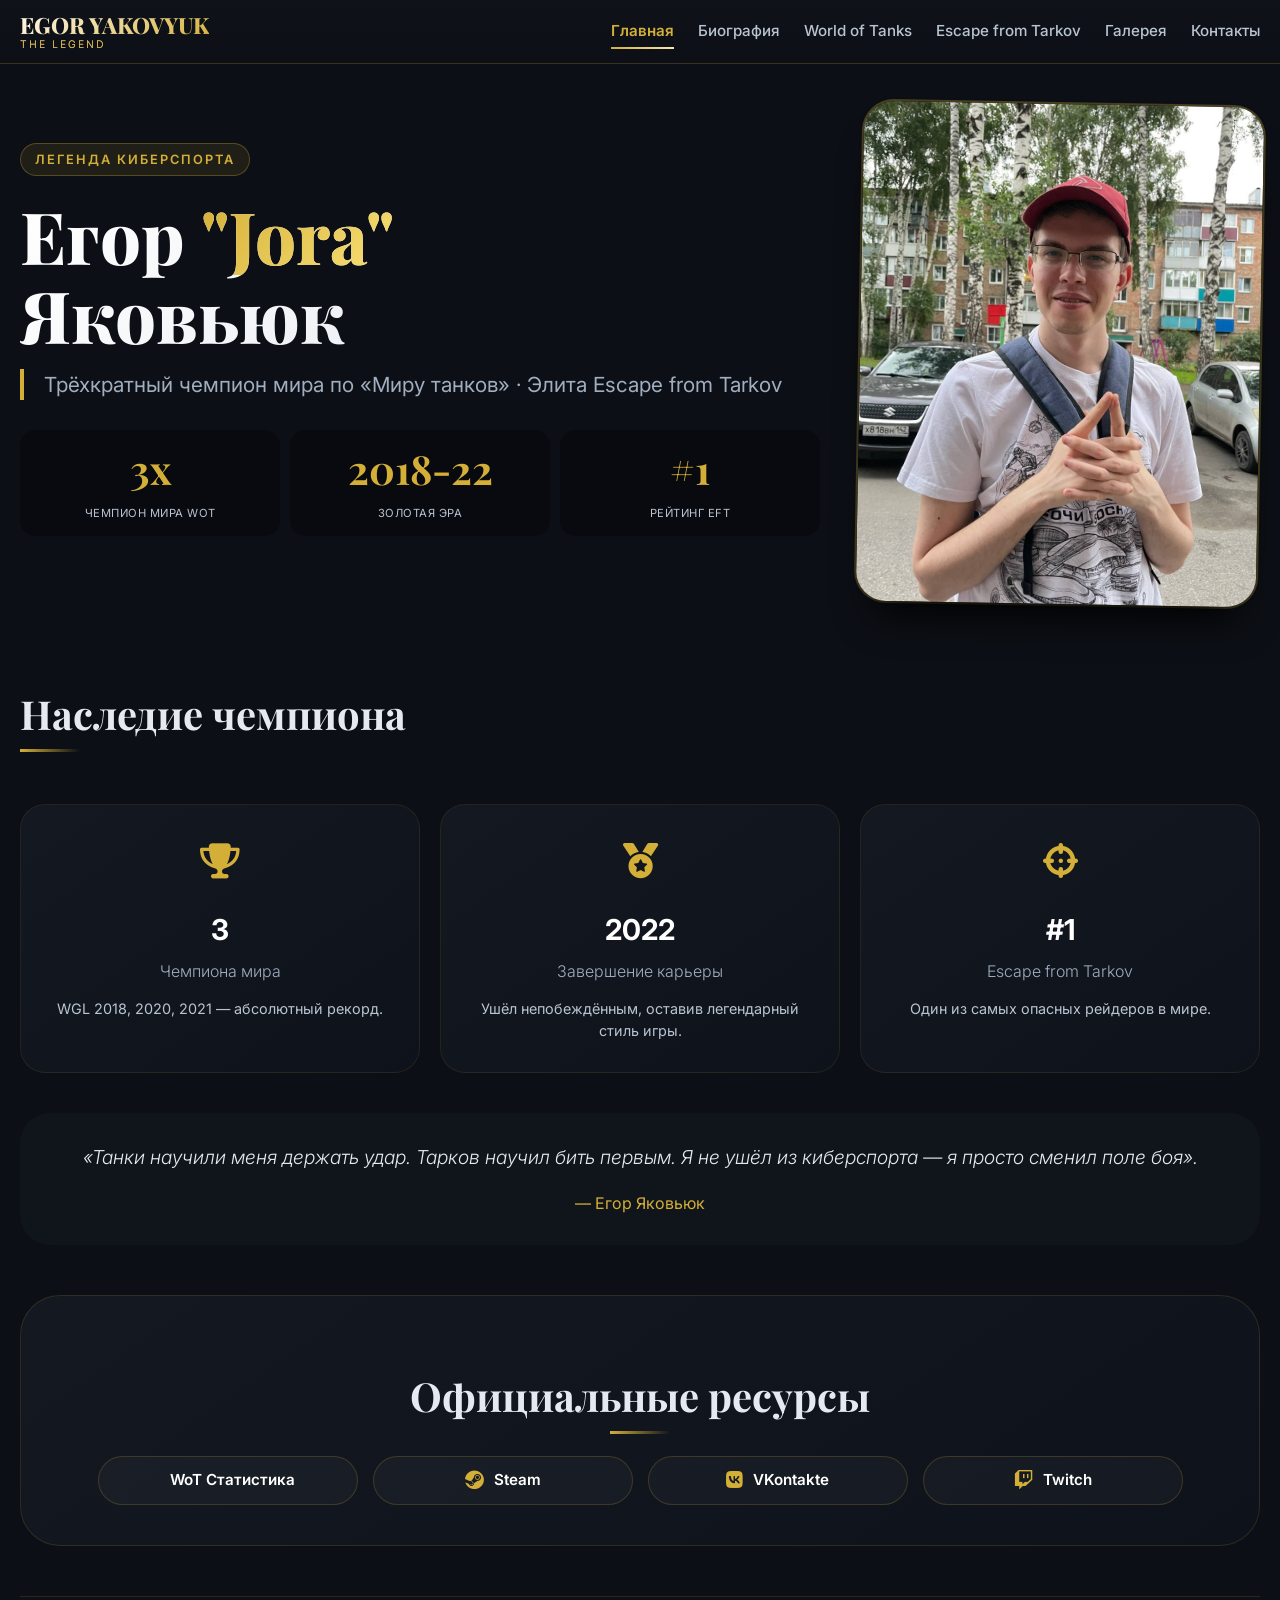
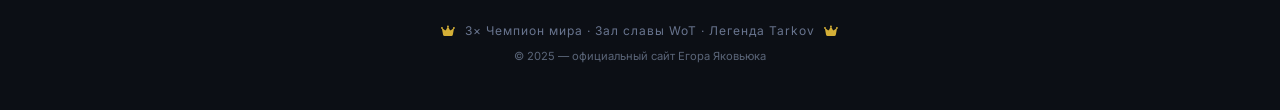
==== commit 47e32773: "адаптация под телефоны, создан отдельный файл стилей" ====
--- a/index.html
+++ b/index.html
@@ -4,162 +4,19 @@
     <meta charset="UTF-8">
     <meta name="viewport" content="width=device-width, initial-scale=1.0, maximum-scale=5.0">
     <title>Егор Яковьюк | Легенда киберспорта</title>
-    
+
     <link rel="icon" type="image/png" href="favicon.png">
     <link rel="apple-touch-icon" href="favicon.png">
-    
+
     <link rel="preconnect" href="https://fonts.googleapis.com">
     <link rel="preconnect" href="https://fonts.gstatic.com" crossorigin>
     <link href="https://fonts.googleapis.com/css2?family=Inter:wght@300;400;500;600;700&family=Playfair+Display:wght@400;500;600;700;800&display=swap" rel="stylesheet">
-    
+
     <link rel="stylesheet" href="https://cdnjs.cloudflare.com/ajax/libs/font-awesome/6.5.1/css/all.min.css">
-    
+    <link rel="stylesheet" href="css/style.css">
+
     <style>
-        * {
-            margin: 0;
-            padding: 0;
-            box-sizing: border-box;
-        }
-
-        body {
-            font-family: 'Inter', sans-serif;
-            background-color: #0c0f15;
-            color: #e5e9f0;
-            line-height: 1.5;
-            overflow-x: hidden;
-            width: 100%;
-        }
-
-        img {
-            max-width: 100%;
-            height: auto;
-            display: block;
-        }
-
-        /* ===== ШАПКА ===== */
-        .header {
-            background: linear-gradient(180deg, #0f1219 0%, rgba(12,15,21,0.98) 100%);
-            backdrop-filter: blur(10px);
-            border-bottom: 1px solid rgba(212, 175, 55, 0.2);
-            position: sticky;
-            top: 0;
-            z-index: 1000;
-            width: 100%;
-        }
-
-        .header-container {
-            max-width: 1400px;
-            margin: 0 auto;
-            padding: 12px 20px;
-            display: flex;
-            align-items: center;
-            justify-content: space-between;
-            position: relative;
-        }
-
-        .logo {
-            font-family: 'Playfair Display', serif;
-            font-size: 1.4rem;
-            font-weight: 800;
-            background: linear-gradient(135deg, #fff8e7, #d4af37);
-            -webkit-background-clip: text;
-            background-clip: text;
-            color: transparent;
-            text-decoration: none;
-            line-height: 1.2;
-            z-index: 1001;
-            white-space: nowrap;
-        }
-
-        .logo span {
-            font-size: 0.65rem;
-            color: #d4af37;
-            display: block;
-            letter-spacing: 2px;
-            text-transform: uppercase;
-            font-family: 'Inter', sans-serif;
-            font-weight: 300;
-        }
-
-        .burger {
-            display: none;
-            flex-direction: column;
-            justify-content: space-between;
-            width: 28px;
-            height: 20px;
-            cursor: pointer;
-            z-index: 1001;
-        }
-
-        .burger span {
-            display: block;
-            width: 100%;
-            height: 2.5px;
-            background-color: #d4af37;
-            border-radius: 3px;
-            transition: all 0.3s ease;
-        }
-
-        .burger.active span:nth-child(1) {
-            transform: translateY(9px) rotate(45deg);
-        }
-
-        .burger.active span:nth-child(2) {
-            opacity: 0;
-        }
-
-        .burger.active span:nth-child(3) {
-            transform: translateY(-9px) rotate(-45deg);
-        }
-
-        .nav-menu {
-            display: flex;
-            gap: 24px;
-        }
-
-        .nav-link {
-            color: #b9c4d1;
-            text-decoration: none;
-            font-weight: 500;
-            font-size: 0.95rem;
-            padding: 6px 0;
-            position: relative;
-            white-space: nowrap;
-            transition: color 0.2s;
-        }
-
-        .nav-link::after {
-            content: '';
-            position: absolute;
-            bottom: 0;
-            left: 0;
-            width: 0;
-            height: 2px;
-            background: linear-gradient(90deg, #d4af37, #f5e6b3);
-            transition: width 0.3s ease;
-        }
-
-        .nav-link:hover {
-            color: #fff;
-        }
-
-        .nav-link:hover::after,
-        .nav-link.active::after {
-            width: 100%;
-        }
-
-        .nav-link.active {
-            color: #d4af37;
-            font-weight: 600;
-        }
-
-        .main {
-            max-width: 1400px;
-            margin: 0 auto;
-            padding: 20px;
-        }
-
-        /* ===== ГЕРОЙ ===== */
+        /* ТОЛЬКО УНИКАЛЬНЫЕ СТИЛИ ДЛЯ ГЛАВНОЙ */
         .hero {
             display: flex;
             align-items: center;
@@ -213,104 +70,9 @@
             padding-left: 20px;
         }
 
-        /* ===== СТАТИСТИКА КАК В TARKOV ===== */
-        .hero-stats {
-            display: flex;
-            gap: 10px;
-            margin-bottom: 30px;
-            flex-wrap: wrap;
-        }
-
-        .stat-item {
-            flex: 1;
-            min-width: 100px;
-            background: rgba(0, 0, 0, 0.3);
-            border-radius: 15px;
-            padding: 15px 10px;
-            text-align: center;
-            transition: background 0.3s ease, transform 0.3s ease;
-        }
-
-        .stat-item:hover {
-            background: rgba(212, 175, 55, 0.15);
-            transform: translateY(-2px);
-        }
-
-        .stat-number {
-            font-family: 'Playfair Display', serif;
-            font-size: clamp(1.6rem, 4vw, 2.5rem);
-            font-weight: 700;
-            color: #d4af37;
-            line-height: 1.2;
-            margin-bottom: 5px;
-        }
-
-        .stat-label {
-            font-size: 0.7rem;
-            text-transform: uppercase;
-            letter-spacing: 0.5px;
-            color: #a0aec0;
-            line-height: 1.3;
-        }
-
         .hero-photo {
             flex: 1;
             max-width: 400px;
-        }
-
-        .photo-frame {
-            position: relative;
-            border-radius: 30px;
-            overflow: hidden;
-            box-shadow: 0 30px 40px -20px #000, 0 0 0 2px rgba(212, 175, 55, 0.3), 0 0 0 4px rgba(12,15,21,0.9);
-            transform: rotate(1deg);
-            transition: transform 0.5s cubic-bezier(0.2, 0.9, 0.3, 1.1), box-shadow 0.4s ease;
-            aspect-ratio: 4/5;
-        }
-
-        .photo-frame:hover {
-            transform: rotate(0deg) scale(1.02);
-            box-shadow: 0 40px 60px -20px #000, 0 0 0 3px #d4af37, 0 0 0 6px rgba(212,175,55,0.15);
-        }
-
-        .photo-frame img {
-            width: 100%;
-            height: 100%;
-            object-fit: cover;
-            transition: transform 0.6s ease;
-        }
-
-        .photo-frame:hover img {
-            transform: scale(1.05);
-        }
-
-        .section-title {
-            font-family: 'Playfair Display', serif;
-            font-size: clamp(1.8rem, 4vw, 2.5rem);
-            font-weight: 700;
-            margin-bottom: 25px;
-            position: relative;
-            display: inline-block;
-        }
-
-        .section-title::after {
-            content: '';
-            position: absolute;
-            bottom: -8px;
-            left: 0;
-            width: 60px;
-            height: 3px;
-            background: linear-gradient(90deg, #d4af37, transparent);
-        }
-
-        .section-title.center {
-            display: block;
-            text-align: center;
-        }
-
-        .section-title.center::after {
-            left: 50%;
-            transform: translateX(-50%);
         }
 
         .achievements-grid {
@@ -322,9 +84,10 @@
 
         .ach-card {
             background: linear-gradient(145deg, #131821, #0e121b);
+            border: 1px solid rgba(212, 175, 55, 0.1);
             border-radius: 25px;
             padding: 30px 20px;
-            border: 1px solid rgba(212, 175, 55, 0.1);
+            text-align: center;
             transition: 0.3s;
             position: relative;
             overflow: hidden;
@@ -425,77 +188,7 @@
             color: #0c0f15;
         }
 
-        .footer {
-            border-top: 1px solid rgba(212, 175, 55, 0.15);
-            padding: 25px 0;
-            margin-top: 40px;
-            text-align: center;
-            color: #68748e;
-        }
-
-        .legacy {
-            font-size: 0.75rem;
-            letter-spacing: 1px;
-            margin-bottom: 8px;
-        }
-
-        .legacy i {
-            color: #d4af37;
-            margin: 0 5px;
-        }
-
-        .footer-copyright {
-            font-size: 0.7rem;
-            color: #5a6578;
-        }
-
-        /* ===== АДАПТАЦИЯ ===== */
-        @media (max-width: 1000px) {
-            .hero {
-                gap: 30px;
-            }
-            
-            .nav-menu {
-                gap: 16px;
-            }
-            
-            .nav-link {
-                font-size: 0.9rem;
-            }
-        }
-
         @media (max-width: 900px) {
-            .burger {
-                display: flex;
-            }
-
-            .nav-menu {
-                position: fixed;
-                top: 0;
-                right: -100%;
-                width: 80%;
-                max-width: 350px;
-                height: 100vh;
-                background: #0f1219;
-                flex-direction: column;
-                justify-content: center;
-                align-items: center;
-                gap: 30px;
-                transition: right 0.3s ease;
-                border-left: 1px solid rgba(212, 175, 55, 0.2);
-                z-index: 1000;
-                padding: 20px;
-            }
-
-            .nav-menu.active {
-                right: 0;
-            }
-
-            .nav-link {
-                font-size: 1.2rem;
-                white-space: normal;
-            }
-
             .hero {
                 flex-direction: column-reverse;
                 gap: 30px;
@@ -504,54 +197,11 @@
             .hero-photo {
                 max-width: 350px;
             }
-
-            .hero-stats {
-                gap: 8px;
-            }
-            
-            .stat-item {
-                min-width: 80px;
-                padding: 12px 8px;
-            }
         }
 
         @media (max-width: 600px) {
-            .header-container {
-                padding: 10px 15px;
-            }
-
-            .logo {
-                font-size: 1.2rem;
-            }
-
-            .logo span {
-                font-size: 0.55rem;
-            }
-
-            .main {
-                padding: 15px;
-            }
-
             .hero-photo {
                 max-width: 280px;
-            }
-
-            .hero-stats {
-                gap: 6px;
-            }
-            
-            .stat-item {
-                min-width: 70px;
-                padding: 10px 5px;
-            }
-            
-            .stat-number {
-                font-size: 1.3rem;
-                margin-bottom: 3px;
-            }
-            
-            .stat-label {
-                font-size: 0.6rem;
             }
 
             .links-grid {
@@ -561,24 +211,6 @@
 
             .link-button {
                 max-width: 100%;
-            }
-
-            .section-title {
-                font-size: 1.6rem;
-            }
-
-            .achievements-grid {
-                grid-template-columns: 1fr;
-            }
-        }
-
-        @media (min-width: 1400px) {
-            .hero h1 {
-                font-size: 5rem;
-            }
-            
-            .nav-link {
-                font-size: 1rem;
             }
         }
     </style>
@@ -590,13 +222,11 @@
                 EGOR YAKOVYUK
                 <span>THE LEGEND</span>
             </a>
-            
             <div class="burger" id="burger">
                 <span></span>
                 <span></span>
                 <span></span>
             </div>
-
             <nav class="nav-menu" id="navMenu">
                 <a href="index.html" class="nav-link active">Главная</a>
                 <a href="bio.html" class="nav-link">Биография</a>
@@ -616,9 +246,7 @@
                 <div class="hero-subtitle">
                     Трёхкратный чемпион мира по «Миру танков» · Элита Escape from Tarkov
                 </div>
-                
-                <!-- СТАТИСТИКА КАК В TARKOV -->
-                <div class="hero-stats">
+                <div class="stats-row">
                     <div class="stat-item">
                         <div class="stat-number">3x</div>
                         <div class="stat-label">Чемпион мира WoT</div>
@@ -664,7 +292,7 @@
 
         <div style="background: rgba(19,24,33,0.6); border-radius: 30px; padding: 30px 20px; margin: 40px 0;">
             <p style="font-size: 1.2rem; font-weight: 300; text-align: center; font-style: italic;">
-                «Танки научили меня держать удар. Тарков научил бить первым. 
+                «Танки научили меня держать удар. Тарков научил бить первым.
                 Я не ушёл из киберспорта — я просто сменил поле боя».
             </p>
             <p style="text-align: center; margin-top: 20px; color: #d4af37;">— Егор Яковьюк</p>
@@ -688,30 +316,32 @@
             </div>
         </section>
 
-        <!-- ПОДВАЛ -->
-<footer class="footer">
-    <div class="legacy">
-        <i class="fas fa-crown"></i> 3× Чемпион мира · Зал славы WoT · Легенда Tarkov <i class="fas fa-crown"></i>
-    </div>
-    <div style="margin-top: 10px; font-size: 0.75rem;">
-        © 2025 — официальный сайт Егора Яковьюка
-    </div>
-</footer>
+        <footer class="footer">
+            <div class="legacy">
+                <i class="fas fa-crown"></i> 3× Чемпион мира · Зал славы WoT · Легенда Tarkov <i class="fas fa-crown"></i>
+            </div>
+            <div class="footer-copyright">
+                © 2025 — официальный сайт Егора Яковьюка
+            </div>
+        </footer>
     </main>
 
     <script>
         const burger = document.getElementById('burger');
         const navMenu = document.getElementById('navMenu');
-        
+        const body = document.body;
+
         burger.addEventListener('click', () => {
             burger.classList.toggle('active');
             navMenu.classList.toggle('active');
+            body.classList.toggle('menu-open');
         });
 
         document.querySelectorAll('.nav-link').forEach(link => {
             link.addEventListener('click', () => {
                 burger.classList.remove('active');
                 navMenu.classList.remove('active');
+                body.classList.remove('menu-open');
             });
         });
 
@@ -719,8 +349,9 @@
             if (e.key === 'Escape' && navMenu.classList.contains('active')) {
                 burger.classList.remove('active');
                 navMenu.classList.remove('active');
+                body.classList.remove('menu-open');
             }
         });
     </script>
 </body>
-</html>+</html>
--- a/css/style.css
+++ b/css/style.css
@@ -0,0 +1,836 @@
+/* ===== СБРОС И БАЗОВЫЕ СТИЛИ ===== */
+* {
+    margin: 0;
+    padding: 0;
+    box-sizing: border-box;
+}
+
+body {
+    font-family: 'Inter', sans-serif;
+    background-color: #0c0f15;
+    color: #e5e9f0;
+    line-height: 1.5;
+    overflow-x: hidden;
+    width: 100%;
+    position: relative;
+}
+
+img {
+    max-width: 100%;
+    height: auto;
+    display: block;
+}
+
+/* ===== ШАПКА (ЕДИНАЯ ДЛЯ ВСЕХ) ===== */
+.header {
+    background: linear-gradient(180deg, #0f1219 0%, rgba(12,15,21,0.98) 100%);
+    backdrop-filter: blur(10px);
+    border-bottom: 1px solid rgba(212, 175, 55, 0.2);
+    position: sticky;
+    top: 0;
+    z-index: 1000;
+    width: 100%;
+}
+
+.header-container {
+    max-width: 1400px;
+    margin: 0 auto;
+    padding: 12px 20px;
+    display: flex;
+    align-items: center;
+    justify-content: space-between;
+    position: relative;
+}
+
+.logo {
+    font-family: 'Playfair Display', serif;
+    font-size: 1.4rem;
+    font-weight: 800;
+    background: linear-gradient(135deg, #fff8e7, #d4af37);
+    -webkit-background-clip: text;
+    background-clip: text;
+    color: transparent;
+    text-decoration: none;
+    line-height: 1.2;
+    z-index: 1001;
+    white-space: nowrap;
+}
+
+.logo span {
+    font-size: 0.65rem;
+    color: #d4af37;
+    display: block;
+    letter-spacing: 2px;
+    text-transform: uppercase;
+    font-family: 'Inter', sans-serif;
+    font-weight: 300;
+}
+
+/* ===== БУРГЕР-МЕНЮ (ИСПРАВЛЕННОЕ) ===== */
+.burger {
+    display: none;
+    flex-direction: column;
+    justify-content: space-between;
+    width: 30px;
+    height: 24px;
+    cursor: pointer;
+    z-index: 1001;
+    position: relative;
+}
+
+.burger span {
+    display: block;
+    width: 100%;
+    height: 3px;
+    background-color: #d4af37;
+    border-radius: 3px;
+    transition: all 0.3s ease;
+    position: absolute;
+    left: 0;
+}
+
+.burger span:nth-child(1) {
+    top: 0;
+}
+
+.burger span:nth-child(2) {
+    top: 10px;
+}
+
+.burger span:nth-child(3) {
+    top: 20px;
+}
+
+.burger.active span:nth-child(1) {
+    transform: rotate(45deg);
+    top: 10px;
+}
+
+.burger.active span:nth-child(2) {
+    opacity: 0;
+}
+
+.burger.active span:nth-child(3) {
+    transform: rotate(-45deg);
+    top: 10px;
+}
+
+.nav-menu {
+    display: flex;
+    gap: 24px;
+}
+
+.nav-link {
+    color: #b9c4d1;
+    text-decoration: none;
+    font-weight: 500;
+    font-size: 0.95rem;
+    padding: 6px 0;
+    position: relative;
+    white-space: nowrap;
+    transition: color 0.2s;
+}
+
+.nav-link::after {
+    content: '';
+    position: absolute;
+    bottom: 0;
+    left: 0;
+    width: 0;
+    height: 2px;
+    background: linear-gradient(90deg, #d4af37, #f5e6b3);
+    transition: width 0.3s ease;
+}
+
+.nav-link:hover {
+    color: #fff;
+}
+
+.nav-link:hover::after,
+.nav-link.active::after {
+    width: 100%;
+}
+
+.nav-link.active {
+    color: #d4af37;
+    font-weight: 600;
+}
+
+/* ===== ОСНОВНОЙ КОНТЕЙНЕР ===== */
+.main {
+    max-width: 1400px;
+    margin: 0 auto;
+    padding: 20px;
+}
+
+/* ===== ЗАГОЛОВОК СТРАНИЦЫ ===== */
+.page-header {
+    text-align: center;
+    margin: 20px 0 40px;
+}
+
+.page-title {
+    font-family: 'Playfair Display', serif;
+    font-size: clamp(2.2rem, 6vw, 4rem);
+    font-weight: 700;
+    margin-bottom: 15px;
+    background: linear-gradient(135deg, #ffffff, #d4af37);
+    -webkit-background-clip: text;
+    background-clip: text;
+    color: transparent;
+}
+
+.page-subtitle {
+    font-size: clamp(1rem, 2.5vw, 1.3rem);
+    color: #a0aec0;
+    max-width: 700px;
+    margin: 0 auto;
+    padding: 0 15px;
+}
+
+/* ===== СТАТИСТИКА (ДЛЯ ГЛАВНОЙ - ПЛАШКИ С ПОДСВЕТКОЙ) ===== */
+.stats-row {
+    display: flex;
+    gap: 10px;
+    margin-bottom: 30px;
+    flex-wrap: wrap;
+}
+
+.stat-item {
+    flex: 1;
+    min-width: 100px;
+    background: rgba(0, 0, 0, 0.3);
+    border-radius: 15px;
+    padding: 15px 10px;
+    text-align: center;
+    transition: background 0.3s ease, transform 0.3s ease;
+    display: flex;
+    flex-direction: column;
+    gap: 8px;
+}
+
+.stat-item:hover {
+    background: rgba(212, 175, 55, 0.15);
+    transform: translateY(-2px);
+}
+
+.stat-number {
+    font-family: 'Playfair Display', serif;
+    font-size: clamp(1.6rem, 4vw, 2.5rem);
+    font-weight: 700;
+    color: #d4af37;
+    line-height: 1.2;
+    margin: 0;
+}
+
+.stat-label {
+    font-size: 0.7rem;
+    text-transform: uppercase;
+    letter-spacing: 0.5px;
+    color: #a0aec0;
+    line-height: 1.3;
+    margin: 0;
+}
+
+/* ===== СТАТИСТИКА В КАРТОЧКАХ (ДЛЯ WOT И TARKOV) ===== */
+.stats-grid {
+    display: grid;
+    grid-template-columns: repeat(auto-fit, minmax(140px, 1fr));
+    gap: 15px;
+    margin: 30px 0;
+}
+
+.stat-card {
+    background: linear-gradient(145deg, #131821, #0e121b);
+    border: 1px solid rgba(212, 175, 55, 0.2);
+    border-radius: 16px;
+    padding: 20px 12px;
+    text-align: center;
+    transition: transform 0.3s ease, border-color 0.3s ease;
+    position: relative;
+    overflow: hidden;
+}
+
+.stat-card::before {
+    content: '';
+    position: absolute;
+    top: 0;
+    left: 0;
+    width: 100%;
+    height: 3px;
+    background: linear-gradient(90deg, #d4af37, #f5e6b3);
+    transform: translateX(-100%);
+    transition: transform 0.4s ease;
+}
+
+.stat-card:hover {
+    transform: translateY(-3px);
+    border-color: rgba(212, 175, 55, 0.4);
+}
+
+.stat-card:hover::before {
+    transform: translateX(0);
+}
+
+.stat-icon {
+    font-size: 1.8rem;
+    color: #d4af37;
+    margin-bottom: 10px;
+}
+
+.stat-number {
+    font-family: 'Playfair Display', serif;
+    font-size: clamp(1.6rem, 4vw, 2.5rem);
+    font-weight: 700;
+    color: #d4af37;
+    line-height: 1.2;
+    margin-bottom: 5px;
+}
+
+.stat-label {
+    font-size: 0.7rem;
+    color: #b9c4d1;
+    letter-spacing: 0.5px;
+    text-transform: uppercase;
+}
+
+/* ===== ФОТО С РАМКОЙ (КАК НА ГЛАВНОЙ) ===== */
+.photo-frame {
+    position: relative;
+    border-radius: 30px;
+    overflow: hidden;
+    box-shadow: 0 30px 40px -20px #000, 0 0 0 2px rgba(212, 175, 55, 0.3), 0 0 0 4px rgba(12,15,21,0.9);
+    transform: rotate(1deg);
+    transition: transform 0.5s cubic-bezier(0.2, 0.9, 0.3, 1.1), box-shadow 0.4s ease;
+    aspect-ratio: 4/5;
+}
+
+.photo-frame:hover {
+    transform: rotate(0deg) scale(1.02);
+    box-shadow: 0 40px 60px -20px #000, 0 0 0 3px #d4af37, 0 0 0 6px rgba(212,175,55,0.15);
+}
+
+.photo-frame img {
+    width: 100%;
+    height: 100%;
+    object-fit: cover;
+    transition: transform 0.6s ease;
+}
+
+.photo-frame:hover img {
+    transform: scale(1.05);
+}
+
+/* ===== ЗАГОЛОВКИ СЕКЦИЙ ===== */
+.section-title {
+    font-family: 'Playfair Display', serif;
+    font-size: clamp(1.8rem, 4vw, 2.5rem);
+    font-weight: 700;
+    margin: 30px 0 20px;
+    position: relative;
+    display: inline-block;
+}
+
+.section-title::after {
+    content: '';
+    position: absolute;
+    bottom: -8px;
+    left: 0;
+    width: 60px;
+    height: 3px;
+    background: linear-gradient(90deg, #d4af37, transparent);
+}
+
+.section-title.center {
+    display: block;
+    text-align: center;
+}
+
+.section-title.center::after {
+    left: 50%;
+    transform: translateX(-50%);
+}
+
+/* ===== КАРТОЧКИ С ДИНАМИЧЕСКОЙ ПОЛОСОЙ ===== */
+.card {
+    background: linear-gradient(145deg, #131821, #0e121b);
+    border: 1px solid rgba(212, 175, 55, 0.1);
+    border-radius: 20px;
+    padding: 25px;
+    transition: transform 0.3s ease, border-color 0.3s ease;
+    position: relative;
+    overflow: hidden;
+}
+
+.card::before {
+    content: '';
+    position: absolute;
+    top: 0;
+    left: 0;
+    width: 100%;
+    height: 4px;
+    background: linear-gradient(90deg, #d4af37, #f5e6b3);
+    transform: translateX(-100%);
+    transition: transform 0.4s ease;
+}
+
+.card:hover {
+    transform: translateY(-5px);
+    border-color: rgba(212, 175, 55, 0.3);
+}
+
+.card:hover::before {
+    transform: translateX(0);
+}
+
+/* ===== ТАБЛИЦЫ ===== */
+.table-container {
+    background: linear-gradient(145deg, #131821, #0e121b);
+    border-radius: 20px;
+    padding: 15px;
+    border: 1px solid rgba(212, 175, 55, 0.15);
+    overflow-x: auto;
+    -webkit-overflow-scrolling: touch;
+}
+
+.table-container table {
+    width: 100%;
+    min-width: 700px;
+    border-collapse: collapse;
+}
+
+.table-container th {
+    text-align: left;
+    padding: 15px 10px;
+    font-size: 0.9rem;
+    font-weight: 600;
+    color: #d4af37;
+    border-bottom: 2px solid rgba(212, 175, 55, 0.3);
+    text-transform: uppercase;
+    letter-spacing: 0.5px;
+}
+
+.table-container td {
+    padding: 12px 10px;
+    border-bottom: 1px solid rgba(255,255,255,0.05);
+    font-size: 0.9rem;
+    color: #e5e9f0;
+}
+
+.table-container tr:hover td {
+    background: rgba(212, 175, 55, 0.05);
+}
+
+.table-container .gold {
+    color: #d4af37;
+    font-weight: 600;
+}
+
+.table-container .win {
+    background: rgba(212, 175, 55, 0.05);
+    border-left: 4px solid #d4af37;
+}
+
+/* ===== КОНТАКТЫ ===== */
+.contacts-grid {
+    display: grid;
+    grid-template-columns: repeat(auto-fit, minmax(280px, 1fr));
+    gap: 20px;
+    margin: 30px 0 50px;
+}
+
+.contact-card {
+    background: linear-gradient(145deg, #131821, #0e121b);
+    border: 1px solid rgba(212, 175, 55, 0.2);
+    border-radius: 25px;
+    padding: 30px 20px;
+    text-align: center;
+    transition: transform 0.3s ease, border-color 0.3s ease;
+    position: relative;
+    overflow: hidden;
+    text-decoration: none;
+    color: #e5e9f0;
+    display: block;
+}
+
+.contact-card::before {
+    content: '';
+    position: absolute;
+    top: 0;
+    left: 0;
+    width: 100%;
+    height: 4px;
+    background: linear-gradient(90deg, #d4af37, #f5e6b3);
+    transform: translateX(-100%);
+    transition: transform 0.4s ease;
+}
+
+.contact-card:hover {
+    transform: translateY(-5px);
+    border-color: #d4af37;
+}
+
+.contact-card:hover::before {
+    transform: translateX(0);
+}
+
+.contact-icon {
+    font-size: 3rem;
+    color: #d4af37;
+    margin-bottom: 15px;
+}
+
+.contact-card h3 {
+    font-size: 1.5rem;
+    font-weight: 700;
+    margin-bottom: 8px;
+    color: #fff;
+}
+
+.contact-card .handle {
+    font-size: 1rem;
+    color: #d4af37;
+    margin-bottom: 12px;
+    word-break: break-word;
+}
+
+.contact-card .description {
+    color: #a0aec0;
+    font-size: 0.9rem;
+    line-height: 1.5;
+}
+
+/* ===== РАСПИСАНИЕ ===== */
+.schedule-grid {
+    display: grid;
+    grid-template-columns: repeat(auto-fit, minmax(160px, 1fr));
+    gap: 15px;
+    margin: 20px 0;
+}
+
+.schedule-item {
+    background: rgba(0,0,0,0.3);
+    border-radius: 20px;
+    padding: 20px;
+    text-align: center;
+    transition: background 0.3s ease, transform 0.3s ease;
+    border: 1px solid rgba(212, 175, 55, 0.1);
+}
+
+.schedule-item:hover {
+    background: rgba(212, 175, 55, 0.15);
+    transform: translateY(-3px);
+}
+
+.schedule-item .day {
+    color: #d4af37;
+    font-size: 1.2rem;
+    font-weight: 600;
+    margin-bottom: 10px;
+}
+
+.schedule-item .time {
+    font-size: 1.2rem;
+    font-weight: 700;
+    color: #fff;
+    margin-bottom: 8px;
+}
+
+.schedule-item .platform {
+    color: #a0aec0;
+    font-size: 0.9rem;
+}
+
+.schedule-item .platform i {
+    color: #d4af37;
+    margin-right: 5px;
+}
+
+/* ===== КНОПКА TWITCH ===== */
+.twitch-button {
+    display: inline-block;
+    background: #d4af37;
+    color: #0c0f15;
+    padding: 12px 30px;
+    border-radius: 50px;
+    text-decoration: none;
+    font-weight: 600;
+    font-size: 1rem;
+    width: 100%;
+    max-width: 300px;
+    text-align: center;
+    transition: all 0.3s ease;
+    border: 1px solid transparent;
+}
+
+.twitch-button:hover {
+    background: transparent;
+    color: #d4af37;
+    border-color: #d4af37;
+    transform: translateY(-3px);
+    box-shadow: 0 10px 20px -10px #d4af37;
+}
+
+.twitch-button i {
+    margin-right: 8px;
+}
+
+/* ===== ДОПОЛНИТЕЛЬНАЯ ИНФОРМАЦИЯ ===== */
+.info-grid {
+    display: grid;
+    grid-template-columns: repeat(auto-fit, minmax(200px, 1fr));
+    gap: 15px;
+    margin: 30px 0;
+}
+
+.info-item {
+    background: rgba(19,24,33,0.5);
+    border-radius: 20px;
+    padding: 20px;
+    text-align: center;
+    transition: transform 0.3s ease, background 0.3s ease;
+    border: 1px solid rgba(212, 175, 55, 0.1);
+}
+
+.info-item:hover {
+    background: rgba(212, 175, 55, 0.1);
+    transform: translateY(-3px);
+}
+
+.info-item i {
+    color: #d4af37;
+    font-size: 2rem;
+    margin-bottom: 10px;
+}
+
+.info-item h3 {
+    color: #fff;
+    font-size: 1.1rem;
+    margin-bottom: 8px;
+}
+
+.info-item p {
+    color: #d4af37;
+    font-size: 1.3rem;
+    font-weight: 700;
+}
+
+/* ===== БИЗНЕС КАРТОЧКА ===== */
+.business-card {
+    background: rgba(212, 175, 55, 0.05);
+    border-radius: 30px;
+    padding: 30px 25px;
+    margin: 40px 0;
+    border: 1px solid rgba(212, 175, 55, 0.3);
+    text-align: center;
+    transition: transform 0.3s ease, border-color 0.3s ease;
+}
+
+.business-card:hover {
+    border-color: #d4af37;
+    transform: translateY(-3px);
+}
+
+.business-title {
+    font-size: 1.3rem;
+    color: #d4af37;
+    margin-bottom: 15px;
+    font-weight: 600;
+}
+
+.business-title i {
+    margin: 0 5px;
+}
+
+.business-email {
+    font-size: clamp(1.2rem, 4vw, 1.8rem);
+    font-weight: 700;
+    color: #fff;
+    margin-bottom: 10px;
+    word-break: break-word;
+}
+
+.business-email i {
+    color: #d4af37;
+    margin-right: 8px;
+}
+
+.business-note {
+    color: #a0aec0;
+    font-size: 0.95rem;
+}
+
+/* ===== ФУТЕР (ЕДИНЫЙ) ===== */
+.footer {
+    border-top: 1px solid rgba(212, 175, 55, 0.15);
+    padding: 25px 0;
+    margin-top: 50px;
+    text-align: center;
+    color: #68748e;
+}
+
+.legacy {
+    font-size: 0.75rem;
+    letter-spacing: 1px;
+    margin-bottom: 8px;
+}
+
+.legacy i {
+    color: #d4af37;
+    margin: 0 5px;
+}
+
+.footer-copyright {
+    font-size: 0.7rem;
+    color: #5a6578;
+}
+
+/* ===== АДАПТАЦИЯ ДЛЯ РАЗНЫХ ЭКРАНОВ ===== */
+@media (max-width: 1000px) {
+    .nav-menu {
+        gap: 16px;
+    }
+
+    .nav-link {
+        font-size: 0.9rem;
+    }
+}
+
+@media (max-width: 900px) {
+    .burger {
+        display: flex;
+    }
+
+    .nav-menu {
+        position: fixed;
+        top: 0;
+        right: -100%;
+        width: 280px;
+        height: 100vh;
+        background: #0f1219;
+        flex-direction: column;
+        justify-content: flex-start;
+        align-items: flex-start;
+        gap: 15px;
+        padding: 80px 30px 30px 30px;
+        transition: right 0.3s ease;
+        border-left: 1px solid rgba(212, 175, 55, 0.2);
+        z-index: 1000;
+        overflow-y: auto;
+        box-shadow: -5px 0 30px rgba(0,0,0,0.5);
+    }
+
+    .nav-menu.active {
+        right: 0;
+    }
+
+    .nav-link {
+        font-size: 1.2rem;
+        white-space: normal;
+        width: 100%;
+        padding: 12px 0;
+        border-bottom: 1px solid rgba(212, 175, 55, 0.1);
+    }
+
+    .nav-link:last-child {
+        border-bottom: none;
+    }
+
+    body.menu-open {
+        overflow: hidden;
+    }
+}
+
+@media (max-width: 768px) {
+    .contacts-grid {
+        grid-template-columns: 1fr;
+    }
+
+    .info-grid {
+        grid-template-columns: 1fr;
+    }
+
+    .schedule-grid {
+        grid-template-columns: 1fr;
+    }
+}
+
+@media (max-width: 600px) {
+    .header-container {
+        padding: 10px 15px;
+    }
+
+    .logo {
+        font-size: 1.2rem;
+    }
+
+    .logo span {
+        font-size: 0.55rem;
+    }
+
+    .main {
+        padding: 15px;
+    }
+
+    .stats-row {
+        gap: 6px;
+    }
+
+    .stat-item {
+        min-width: 70px;
+        padding: 12px 6px;
+    }
+
+    .stat-number {
+        font-size: 1.3rem;
+    }
+
+    .stat-label {
+        font-size: 0.6rem;
+    }
+
+    .stats-grid {
+        grid-template-columns: 1fr;
+        gap: 15px;
+    }
+
+    .stat-card {
+        padding: 25px 15px;
+    }
+
+    .contact-card {
+        padding: 25px 15px;
+    }
+
+    .contact-icon {
+        font-size: 2.5rem;
+    }
+
+    .contact-card h3 {
+        font-size: 1.3rem;
+    }
+
+    .footer {
+        padding: 20px 0;
+    }
+}
+
+@media (min-width: 601px) and (max-width: 900px) {
+    .stats-grid {
+        grid-template-columns: repeat(2, 1fr);
+    }
+
+    .contacts-grid {
+        grid-template-columns: repeat(2, 1fr);
+    }
+}
+
+@media (min-width: 1400px) {
+    .nav-link {
+        font-size: 1rem;
+    }
+
+    .page-title {
+        font-size: 4rem;
+    }
+}
